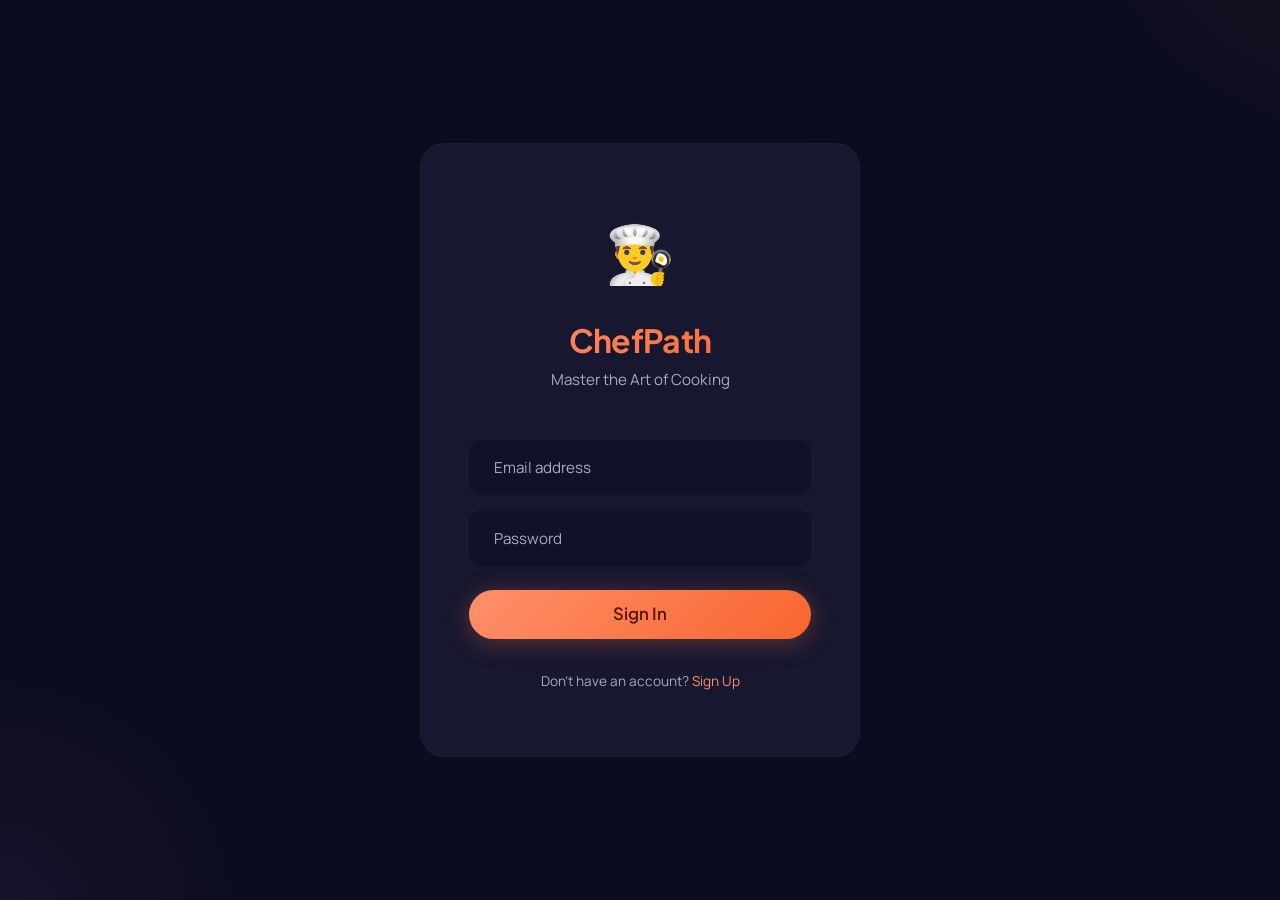
==== docs/index.html @ e564d25a "Prepare GitHub Pages + Render deployment and Supabase SMTP guide" ====
<!DOCTYPE html>
<html lang="en">
<head>
  <meta charset="UTF-8" />
  <meta name="viewport" content="width=device-width, initial-scale=1.0" />
  <meta name="description" content="ChefPath — Master the art of cooking with guided video lectures, streak tracking, and a gamified learning path." />
  <title>Sign In — ChefPath</title>
  <link rel="stylesheet" href="./css/design-system.css" />
  <link rel="stylesheet" href="https://fonts.googleapis.com/css2?family=Material+Symbols+Outlined:opsz,wght,FILL,GRAD@24,400,0,0" />
</head>
<body>

  <!-- Loading Overlay -->
  <div id="loading-overlay" class="loading-overlay hidden">
    <div class="spinner"></div>
  </div>

  <!-- Login Page -->
  <main class="page-login">
    <div class="login-card glass-card animate-in" style="cursor:default;">

      <span class="login-card__icon">👨‍🍳</span>

      <h1 class="login-card__title ember-text">ChefPath</h1>
      <p class="login-card__subtitle">Master the Art of Cooking</p>

      <!-- Error message -->
      <div id="auth-error" style="display:none; color:var(--error); font-size:0.85rem; margin-bottom:var(--space-md); padding:var(--space-sm) var(--space-md); background:rgba(255,113,108,0.1); border-radius:var(--radius-md);"></div>

      <form id="login-form" class="login-card__form" onsubmit="return handleLogin(event)">
        <div>
          <input
            id="email"
            type="email"
            class="input-field"
            placeholder="Email address"
            required
            autocomplete="email"
          />
        </div>
        <div>
          <input
            id="password"
            type="password"
            class="input-field"
            placeholder="Password"
            required
            autocomplete="current-password"
            minlength="6"
          />
        </div>
        <button type="submit" id="btn-login" class="btn btn-primary btn-lg" style="width:100%; margin-top:var(--space-sm);">
          Sign In
        </button>
      </form>

      <p class="login-card__footer">
        Don't have an account?
        <a href="#" id="toggle-mode" onclick="toggleMode(event)">Sign Up</a>
      </p>
    </div>
  </main>

  <script src="./js/config.js"></script>
  <script src="./js/supabase-auth.js"></script>
  <script>
    let isSignUp = false;

    function toggleMode(e) {
      e.preventDefault();
      isSignUp = !isSignUp;
      const btn = document.getElementById('btn-login');
      const link = document.getElementById('toggle-mode');
      const footer = document.querySelector('.login-card__footer');

      if (isSignUp) {
        btn.textContent = 'Create Account';
        footer.innerHTML = 'Already have an account? <a href="#" id="toggle-mode" onclick="toggleMode(event)">Sign In</a>';
      } else {
        btn.textContent = 'Sign In';
        footer.innerHTML = 'Don\'t have an account? <a href="#" id="toggle-mode" onclick="toggleMode(event)">Sign Up</a>';
      }
    }

    async function handleLogin(e) {
      e.preventDefault();
      const email = document.getElementById('email').value.trim();
      const password = document.getElementById('password').value;
      const errEl = document.getElementById('auth-error');
      const btn = document.getElementById('btn-login');

      errEl.style.display = 'none';
      btn.disabled = true;
      btn.textContent = isSignUp ? 'Creating account…' : 'Signing in…';

      try {
        if (isSignUp) {
          const data = await Auth.signUp(email, password);
          if (data.access_token) {
            window.location.href = AppRoutes.dashboard;
          } else {
            errEl.textContent = '✉️ Check your email to confirm your account.';
            errEl.style.display = 'block';
            errEl.style.color = 'var(--tertiary)';
            errEl.style.background = 'rgba(225,144,241,0.1)';
          }
        } else {
          await Auth.signIn(email, password);
          window.location.href = AppRoutes.dashboard;
        }
      } catch (err) {
        errEl.textContent = err.message;
        errEl.style.display = 'block';
        errEl.style.color = 'var(--error)';
        errEl.style.background = 'rgba(255,113,108,0.1)';
      } finally {
        btn.disabled = false;
        btn.textContent = isSignUp ? 'Create Account' : 'Sign In';
      }

      return false;
    }

    // If already logged in, redirect to dashboard
    if (Auth.isAuthenticated()) {
      window.location.href = AppRoutes.dashboard;
    }
  </script>
</body>
</html>
---- docs/css/design-system.css ----
/* ============================================================
   ChefPath — "Culinary Umami" Design System
   Generated from Stitch + custom refinements
   ============================================================ */

@import url('https://fonts.googleapis.com/css2?family=Plus+Jakarta+Sans:ital,wght@0,200..800;1,200..800&family=Manrope:wght@200..800&display=swap');

/* ---- Design Tokens ---- */
:root {
  /* Surface hierarchy (dark → light layering) */
  --surface:                 #0c0c1f;
  --surface-dim:             #0c0c1f;
  --surface-container-lowest:#000000;
  --surface-container-low:   #111127;
  --surface-container:       #17172f;
  --surface-container-high:  #1d1d37;
  --surface-container-highest:#23233f;
  --surface-bright:          #292948;
  --surface-variant:         #23233f;

  /* Primary – warm orange flame */
  --primary:                 #ff906a;
  --primary-dim:             #ff7442;
  --primary-container:       #ff7949;
  --primary-fixed-dim:       #f7652f;
  --on-primary:              #591700;
  --on-primary-container:    #451000;

  /* Secondary – coral */
  --secondary:               #fc7d75;
  --secondary-container:     #842322;
  --on-secondary:            #530006;

  /* Tertiary – purple/magic */
  --tertiary:                #f5b2ff;
  --tertiary-container:      #ef9dff;
  --tertiary-dim:            #e190f1;
  --on-tertiary:             #68207b;

  /* Text */
  --on-surface:              #e5e3ff;
  --on-surface-variant:      #aaa8c3;
  --on-background:           #e5e3ff;

  /* Outlines */
  --outline:                 #74738b;
  --outline-variant:         #46465c;

  /* Error */
  --error:                   #ff716c;
  --error-container:         #9f0519;

  /* Inverse */
  --inverse-surface:         #fcf8ff;
  --inverse-primary:         #ac3500;

  /* Typography */
  --font-display:            'Plus Jakarta Sans', sans-serif;
  --font-body:               'Manrope', sans-serif;

  /* Spacing scale */
  --space-xs:  4px;
  --space-sm:  8px;
  --space-md:  16px;
  --space-lg:  24px;
  --space-xl:  32px;
  --space-2xl: 48px;
  --space-3xl: 64px;

  /* Radii */
  --radius-sm:   8px;
  --radius-md:   12px;
  --radius-lg:   16px;
  --radius-xl:   24px;
  --radius-2xl:  32px;
  --radius-full: 9999px;

  /* Transitions */
  --ease-spring: cubic-bezier(0.34, 1.56, 0.64, 1);
  --ease-smooth: cubic-bezier(0.4, 0, 0.2, 1);
  --duration-fast: 150ms;
  --duration-normal: 300ms;
  --duration-slow: 500ms;
}

/* ---- Reset & Base ---- */
*, *::before, *::after {
  margin: 0;
  padding: 0;
  box-sizing: border-box;
}

html {
  font-size: 16px;
  scroll-behavior: smooth;
  -webkit-font-smoothing: antialiased;
  -moz-osx-font-smoothing: grayscale;
}

body {
  font-family: var(--font-body);
  background: var(--surface);
  color: var(--on-surface);
  line-height: 1.6;
  min-height: 100vh;
  overflow-x: hidden;
}

h1, h2, h3, h4, h5, h6 {
  font-family: var(--font-display);
  font-weight: 700;
  line-height: 1.2;
  letter-spacing: -0.02em;
}

a {
  color: var(--primary);
  text-decoration: none;
  transition: color var(--duration-fast) var(--ease-smooth);
}

a:hover { color: var(--primary-dim); }

/* ---- Utility: Ember Glow Gradient ---- */
.ember-gradient {
  background: linear-gradient(135deg, var(--primary) 0%, var(--primary-fixed-dim) 100%);
}

.ember-text {
  background: linear-gradient(135deg, var(--primary) 0%, var(--primary-fixed-dim) 100%);
  -webkit-background-clip: text;
  -webkit-text-fill-color: transparent;
  background-clip: text;
}

/* ---- Glassmorphism Card ---- */
.glass-card {
  background: rgba(29, 29, 55, 0.7);
  backdrop-filter: blur(24px);
  -webkit-backdrop-filter: blur(24px);
  border: 1px solid rgba(70, 70, 92, 0.15);
  border-radius: var(--radius-xl);
  transition: transform var(--duration-normal) var(--ease-spring),
              background var(--duration-normal) var(--ease-smooth);
}

.glass-card:hover {
  transform: translateY(-2px);
  background: rgba(35, 35, 63, 0.8);
}

/* ---- Buttons ---- */
.btn {
  display: inline-flex;
  align-items: center;
  justify-content: center;
  gap: var(--space-sm);
  padding: var(--space-md) var(--space-xl);
  border: none;
  border-radius: var(--radius-full);
  font-family: var(--font-display);
  font-weight: 600;
  font-size: 0.95rem;
  cursor: pointer;
  transition: all var(--duration-normal) var(--ease-spring);
  outline: none;
  text-decoration: none;
  line-height: 1;
}

.btn-primary {
  background: linear-gradient(135deg, var(--primary), var(--primary-fixed-dim));
  color: var(--on-primary);
  box-shadow: 0 4px 24px rgba(255, 121, 73, 0.3);
}

.btn-primary:hover {
  transform: translateY(-2px) scale(1.02);
  box-shadow: 0 8px 32px rgba(255, 121, 73, 0.45);
  color: var(--on-primary);
}

.btn-primary:active {
  transform: translateY(0) scale(0.98);
}

.btn-secondary {
  background: var(--surface-container-highest);
  color: var(--primary);
}

.btn-secondary:hover {
  background: var(--surface-bright);
  transform: translateY(-1px);
  color: var(--primary);
}

.btn-ghost {
  background: transparent;
  color: var(--on-surface-variant);
  padding: var(--space-sm) var(--space-md);
}

.btn-ghost:hover {
  color: var(--primary);
  background: rgba(255, 144, 106, 0.08);
}

.btn-lg {
  padding: var(--space-md) var(--space-2xl);
  font-size: 1.05rem;
}

/* ---- Inputs ---- */
.input-field {
  width: 100%;
  padding: var(--space-md) var(--space-lg);
  background: var(--surface-container-low);
  border: 1px solid transparent;
  border-radius: var(--radius-md);
  color: var(--on-surface);
  font-family: var(--font-body);
  font-size: 0.95rem;
  outline: none;
  transition: all var(--duration-normal) var(--ease-smooth);
}

.input-field::placeholder { color: var(--on-surface-variant); }

.input-field:focus {
  background: var(--surface-container-high);
  border-color: rgba(255, 144, 106, 0.4);
  box-shadow: 0 0 0 3px rgba(255, 144, 106, 0.1);
}

/* ---- Progress Bar ---- */
.progress-bar {
  width: 100%;
  height: 6px;
  background: var(--surface-container-low);
  border-radius: var(--radius-full);
  overflow: hidden;
}

.progress-bar__fill {
  height: 100%;
  background: linear-gradient(90deg, var(--primary), var(--primary-fixed-dim));
  border-radius: var(--radius-full);
  transition: width var(--duration-slow) var(--ease-spring);
}

/* ---- Circular Progress Ring ---- */
.progress-ring {
  position: relative;
  display: flex;
  align-items: center;
  justify-content: center;
}

.progress-ring svg {
  transform: rotate(-90deg);
}

.progress-ring__track {
  fill: none;
  stroke: var(--surface-container-low);
  stroke-width: 8;
}

.progress-ring__fill {
  fill: none;
  stroke: url(#ember-gradient);
  stroke-width: 8;
  stroke-linecap: round;
  transition: stroke-dashoffset 1.2s var(--ease-spring);
  filter: drop-shadow(0 0 8px rgba(255, 121, 73, 0.35));
}

.progress-ring__text {
  position: absolute;
  display: flex;
  flex-direction: column;
  align-items: center;
  gap: 4px;
}

.progress-ring__percentage {
  font-family: var(--font-display);
  font-size: 2.5rem;
  font-weight: 800;
  letter-spacing: -0.03em;
}

.progress-ring__label {
  font-size: 0.85rem;
  color: var(--on-surface-variant);
  text-transform: uppercase;
  letter-spacing: 0.12em;
  font-weight: 600;
}

/* ---- Streak Badge ---- */
.streak-badge {
  display: inline-flex;
  align-items: center;
  gap: var(--space-sm);
  padding: var(--space-sm) var(--space-md);
  background: rgba(255, 144, 106, 0.1);
  border-radius: var(--radius-full);
  font-family: var(--font-display);
  font-weight: 700;
  font-size: 0.9rem;
  color: var(--primary);
}

.streak-badge__fire {
  font-size: 1.3rem;
  animation: flicker 1.5s ease-in-out infinite alternate;
}

@keyframes flicker {
  0%   { transform: scale(1) rotate(0deg); filter: brightness(1); }
  50%  { transform: scale(1.15) rotate(-3deg); filter: brightness(1.3); }
  100% { transform: scale(1.05) rotate(2deg); filter: brightness(1.1); }
}

/* ---- Unit Card ---- */
.unit-card {
  display: flex;
  align-items: center;
  gap: var(--space-lg);
  padding: var(--space-lg);
  background: var(--surface-container-low);
  border-radius: var(--radius-xl);
  border: 1px solid transparent;
  cursor: pointer;
  transition: all var(--duration-normal) var(--ease-spring);
}

.unit-card:hover {
  background: var(--surface-container);
  transform: translateX(4px);
  border-color: rgba(70, 70, 92, 0.15);
}

.unit-card__icon {
  flex-shrink: 0;
  width: 56px;
  height: 56px;
  display: flex;
  align-items: center;
  justify-content: center;
  border-radius: var(--radius-lg);
  background: linear-gradient(135deg, var(--primary), var(--primary-fixed-dim));
  font-size: 1.6rem;
  color: var(--on-primary);
}

.unit-card__content {
  flex: 1;
  min-width: 0;
}

.unit-card__title {
  font-family: var(--font-display);
  font-size: 1.05rem;
  font-weight: 700;
  color: var(--on-surface);
  margin-bottom: 4px;
}

.unit-card__description {
  font-size: 0.85rem;
  color: var(--on-surface-variant);
  margin-bottom: var(--space-sm);
  display: -webkit-box;
  -webkit-line-clamp: 2;
  -webkit-box-orient: vertical;
  overflow: hidden;
}

.unit-card__meta {
  display: flex;
  align-items: center;
  gap: var(--space-md);
  font-size: 0.8rem;
  color: var(--on-surface-variant);
}

.unit-card__chevron {
  flex-shrink: 0;
  color: var(--on-surface-variant);
  font-size: 1.2rem;
  transition: transform var(--duration-fast) var(--ease-smooth);
}

.unit-card:hover .unit-card__chevron {
  transform: translateX(4px);
  color: var(--primary);
}

.unit-card--completed .unit-card__icon {
  background: linear-gradient(135deg, var(--tertiary), var(--tertiary-dim));
}

/* ---- Navigation Bar (Top) ---- */
.top-bar {
  position: sticky;
  top: 0;
  z-index: 100;
  display: flex;
  align-items: center;
  justify-content: space-between;
  padding: var(--space-md) var(--space-xl);
  background: rgba(12, 12, 31, 0.85);
  backdrop-filter: blur(20px);
  -webkit-backdrop-filter: blur(20px);
  border-bottom: 1px solid rgba(70, 70, 92, 0.12);
}

.top-bar__brand {
  display: flex;
  align-items: center;
  gap: var(--space-md);
  font-family: var(--font-display);
  font-weight: 800;
  font-size: 1.4rem;
  color: var(--on-surface);
  letter-spacing: -0.03em;
}

.top-bar__brand-icon {
  font-size: 1.6rem;
}

.top-bar__right {
  display: flex;
  align-items: center;
  gap: var(--space-lg);
}

/* ---- Bottom Action Bar (Lecture) ---- */
.action-bar {
  position: fixed;
  bottom: 0;
  left: 0;
  right: 0;
  z-index: 100;
  display: flex;
  align-items: center;
  justify-content: center;
  gap: var(--space-lg);
  padding: var(--space-lg) var(--space-xl);
  background: rgba(12, 12, 31, 0.92);
  backdrop-filter: blur(24px);
  -webkit-backdrop-filter: blur(24px);
  border-top: 1px solid rgba(70, 70, 92, 0.12);
}

.action-bar .btn { min-width: 140px; }

/* ---- Video Container ---- */
.video-container {
  position: relative;
  width: 100%;
  padding-top: 56.25%; /* 16:9 */
  background: var(--surface-container-low);
  border-radius: var(--radius-xl);
  overflow: hidden;
}

.video-container iframe {
  position: absolute;
  top: 0;
  left: 0;
  width: 100%;
  height: 100%;
  border: none;
}

.video-placeholder {
  position: absolute;
  top: 0; left: 0; right: 0; bottom: 0;
  display: flex;
  align-items: center;
  justify-content: center;
  background: var(--surface-container-low);
}

.video-placeholder__play {
  width: 72px;
  height: 72px;
  display: flex;
  align-items: center;
  justify-content: center;
  border-radius: 50%;
  background: linear-gradient(135deg, var(--primary), var(--primary-fixed-dim));
  color: var(--on-primary);
  font-size: 2rem;
  box-shadow: 0 8px 32px rgba(255, 121, 73, 0.35);
  transition: transform var(--duration-normal) var(--ease-spring);
}

.video-placeholder__play:hover {
  transform: scale(1.1);
}

/* ---- Page layouts ---- */
.page-login {
  min-height: 100vh;
  display: flex;
  align-items: center;
  justify-content: center;
  padding: var(--space-xl);
  position: relative;
  overflow: hidden;
}

.page-login::before {
  content: '';
  position: absolute;
  top: -50%;
  right: -30%;
  width: 600px;
  height: 600px;
  background: radial-gradient(circle, rgba(255, 121, 73, 0.08) 0%, transparent 70%);
  pointer-events: none;
}

.page-login::after {
  content: '';
  position: absolute;
  bottom: -30%;
  left: -20%;
  width: 500px;
  height: 500px;
  background: radial-gradient(circle, rgba(225, 144, 241, 0.06) 0%, transparent 70%);
  pointer-events: none;
}

.login-card {
  width: 100%;
  max-width: 440px;
  padding: var(--space-3xl) var(--space-2xl);
  text-align: center;
  position: relative;
  z-index: 1;
}

.login-card__icon {
  font-size: 3.5rem;
  margin-bottom: var(--space-lg);
  display: block;
}

.login-card__title {
  font-size: 2rem;
  margin-bottom: var(--space-sm);
}

.login-card__subtitle {
  color: var(--on-surface-variant);
  font-size: 0.95rem;
  margin-bottom: var(--space-2xl);
}

.login-card__form {
  display: flex;
  flex-direction: column;
  gap: var(--space-md);
}

.login-card__footer {
  margin-top: var(--space-xl);
  font-size: 0.85rem;
  color: var(--on-surface-variant);
}

/* ---- Dashboard Layout ---- */
.dashboard {
  max-width: 900px;
  margin: 0 auto;
  padding: var(--space-2xl) var(--space-xl);
}

.dashboard__hero {
  display: flex;
  flex-direction: column;
  align-items: center;
  margin-bottom: var(--space-3xl);
}

.dashboard__hero-label {
  font-family: var(--font-display);
  font-size: 0.85rem;
  text-transform: uppercase;
  letter-spacing: 0.15em;
  color: var(--on-surface-variant);
  margin-bottom: var(--space-lg);
  font-weight: 600;
}

.dashboard__units {
  display: flex;
  flex-direction: column;
  gap: var(--space-md);
}

.dashboard__section-title {
  font-size: 1.3rem;
  margin-bottom: var(--space-lg);
  display: flex;
  align-items: center;
  gap: var(--space-md);
}

/* ---- Lecture Page ---- */
.lecture-page {
  max-width: 860px;
  margin: 0 auto;
  padding: var(--space-xl);
  padding-bottom: 120px;
}

.lecture-header {
  display: flex;
  align-items: center;
  gap: var(--space-md);
  margin-bottom: var(--space-xl);
}

.lecture-header__back {
  display: flex;
  align-items: center;
  justify-content: center;
  width: 40px;
  height: 40px;
  border-radius: var(--radius-md);
  background: var(--surface-container-high);
  color: var(--on-surface);
  font-size: 1.2rem;
  transition: all var(--duration-fast) var(--ease-smooth);
  border: none;
  cursor: pointer;
}

.lecture-header__back:hover {
  background: var(--primary);
  color: var(--on-primary);
}

.lecture-header__info {
  flex: 1;
}

.lecture-header__unit-title {
  font-size: 0.85rem;
  color: var(--on-surface-variant);
  font-weight: 500;
}

.lecture-header__lecture-num {
  font-family: var(--font-display);
  font-size: 0.8rem;
  font-weight: 700;
  color: var(--primary);
}

.lecture-content {
  margin-top: var(--space-xl);
}

.lecture-content__title {
  font-size: 2rem;
  margin-bottom: var(--space-md);
}

.lecture-content__description {
  color: var(--on-surface-variant);
  font-size: 1rem;
  line-height: 1.75;
  margin-bottom: var(--space-xl);
}

.lecture-content__image {
  width: 100%;
  border-radius: var(--radius-xl);
  overflow: hidden;
  margin-bottom: var(--space-xl);
}

.lecture-content__image img {
  width: 100%;
  height: auto;
  display: block;
  object-fit: cover;
}

/* ---- Error Page ---- */
.page-error {
  min-height: 100vh;
  display: flex;
  flex-direction: column;
  align-items: center;
  justify-content: center;
  text-align: center;
  padding: var(--space-xl);
}

.page-error__icon {
  font-size: 6rem;
  margin-bottom: var(--space-xl);
  animation: float 3s ease-in-out infinite;
}

@keyframes float {
  0%, 100% { transform: translateY(0); }
  50%      { transform: translateY(-12px); }
}

.page-error__title {
  font-size: 1.8rem;
  margin-bottom: var(--space-md);
}

.page-error__message {
  color: var(--on-surface-variant);
  font-size: 1rem;
  max-width: 400px;
  margin-bottom: var(--space-2xl);
}

/* ---- Loading Spinner ---- */
.spinner {
  width: 36px;
  height: 36px;
  border: 3px solid var(--surface-container-high);
  border-top-color: var(--primary);
  border-radius: 50%;
  animation: spin 0.8s linear infinite;
}

@keyframes spin {
  to { transform: rotate(360deg); }
}

.loading-overlay {
  position: fixed;
  inset: 0;
  display: flex;
  align-items: center;
  justify-content: center;
  background: rgba(12, 12, 31, 0.9);
  z-index: 9999;
  opacity: 1;
  transition: opacity var(--duration-normal) var(--ease-smooth);
}

.loading-overlay.hidden {
  opacity: 0;
  pointer-events: none;
}

/* ---- Toast Notification ---- */
.toast {
  position: fixed;
  top: var(--space-xl);
  right: var(--space-xl);
  padding: var(--space-md) var(--space-xl);
  border-radius: var(--radius-lg);
  font-family: var(--font-display);
  font-weight: 600;
  font-size: 0.9rem;
  z-index: 10000;
  transform: translateX(120%);
  transition: transform var(--duration-normal) var(--ease-spring);
}

.toast.visible { transform: translateX(0); }

.toast--success {
  background: rgba(34, 197, 94, 0.15);
  color: #4ade80;
  border: 1px solid rgba(34, 197, 94, 0.25);
}

.toast--error {
  background: rgba(255, 113, 108, 0.15);
  color: var(--error);
  border: 1px solid rgba(255, 113, 108, 0.25);
}

/* ---- Entrance Animations ---- */
@keyframes fadeInUp {
  from { opacity: 0; transform: translateY(24px); }
  to   { opacity: 1; transform: translateY(0); }
}

@keyframes fadeIn {
  from { opacity: 0; }
  to   { opacity: 1; }
}

.animate-in {
  animation: fadeInUp 0.6s var(--ease-spring) both;
}

.animate-in-delay-1 { animation-delay: 0.1s; }
.animate-in-delay-2 { animation-delay: 0.2s; }
.animate-in-delay-3 { animation-delay: 0.3s; }
.animate-in-delay-4 { animation-delay: 0.4s; }

/* ---- Responsive ---- */
@media (max-width: 768px) {
  .dashboard { padding: var(--space-lg) var(--space-md); }
  .lecture-page { padding: var(--space-md); }
  .top-bar { padding: var(--space-sm) var(--space-md); }
  .action-bar { padding: var(--space-md); gap: var(--space-sm); }
  .action-bar .btn { min-width: 100px; font-size: 0.85rem; padding: var(--space-sm) var(--space-md); }
  .login-card { padding: var(--space-2xl) var(--space-lg); }
  .progress-ring__percentage { font-size: 1.8rem; }
}
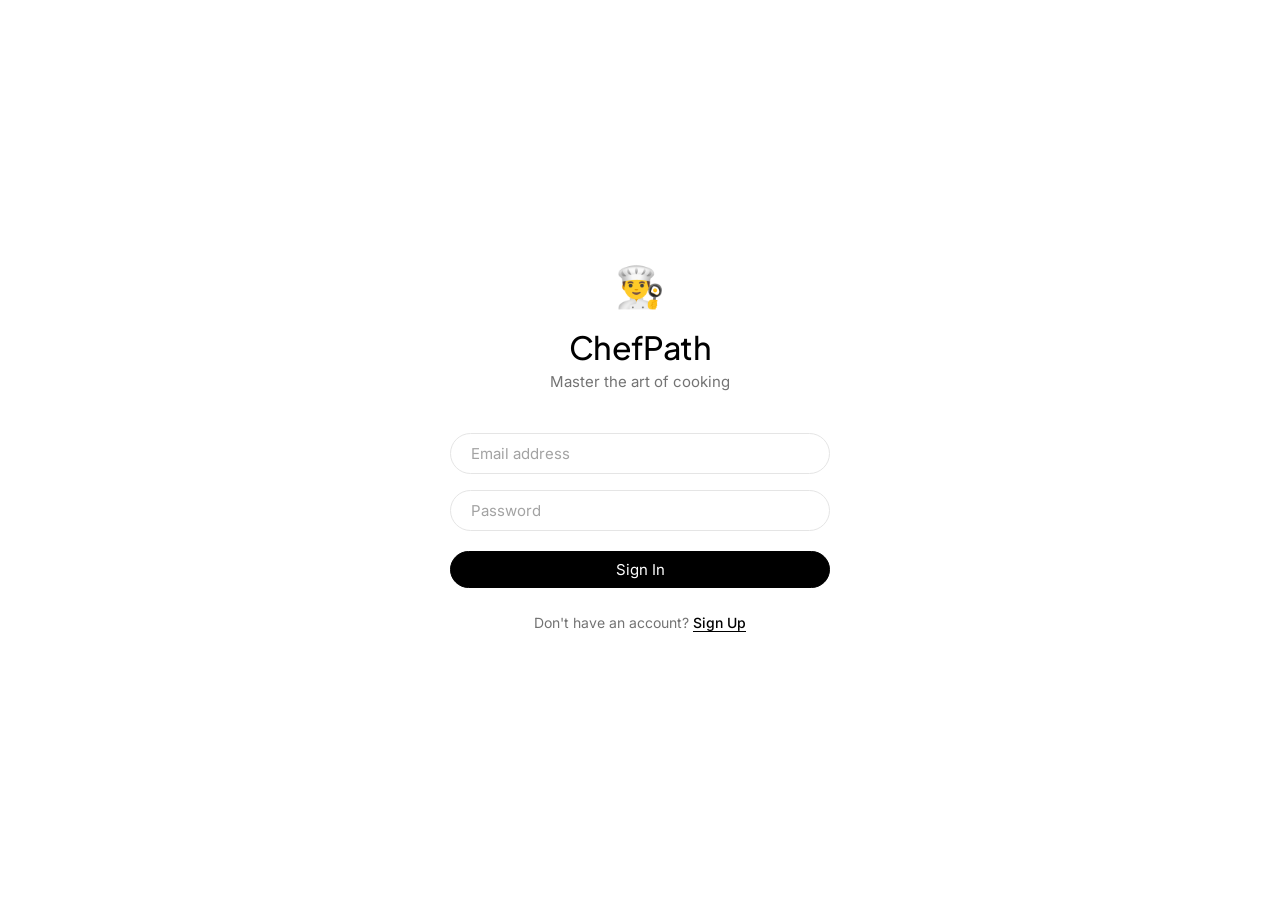
==== commit 831da3ca: "feat: implement minimalist design system with new styles, templates, and application logic assets" ====
--- a/docs/index.html
+++ b/docs/index.html
@@ -3,53 +3,48 @@
 <head>
   <meta charset="UTF-8" />
   <meta name="viewport" content="width=device-width, initial-scale=1.0" />
-  <meta name="description" content="ChefPath — Master the art of cooking with guided video lectures, streak tracking, and a gamified learning path." />
+  <meta name="description" content="ChefPath — Master the art of cooking through structured video lectures and a gamified learning path." />
   <title>Sign In — ChefPath</title>
   <link rel="stylesheet" href="./css/design-system.css" />
-  <link rel="stylesheet" href="https://fonts.googleapis.com/css2?family=Material+Symbols+Outlined:opsz,wght,FILL,GRAD@24,400,0,0" />
 </head>
 <body>
 
-  <!-- Loading Overlay -->
   <div id="loading-overlay" class="loading-overlay hidden">
     <div class="spinner"></div>
   </div>
 
-  <!-- Login Page -->
   <main class="page-login">
-    <div class="login-card glass-card animate-in" style="cursor:default;">
+    <div style="width:100%; max-width:380px;">
 
-      <span class="login-card__icon">👨‍🍳</span>
+      <div class="login-card__header" style="text-align:center; margin-bottom:40px;">
+        <span class="login-card__icon">👨‍🍳</span>
+        <h1 class="login-card__title">ChefPath</h1>
+        <p class="login-card__subtitle">Master the art of cooking</p>
+      </div>
 
-      <h1 class="login-card__title ember-text">ChefPath</h1>
-      <p class="login-card__subtitle">Master the Art of Cooking</p>
-
-      <!-- Error message -->
-      <div id="auth-error" style="display:none; color:var(--error); font-size:0.85rem; margin-bottom:var(--space-md); padding:var(--space-sm) var(--space-md); background:rgba(255,113,108,0.1); border-radius:var(--radius-md);"></div>
+      <div id="auth-error" class="login-card__error"></div>
 
       <form id="login-form" class="login-card__form" onsubmit="return handleLogin(event)">
-        <div>
-          <input
-            id="email"
-            type="email"
-            class="input-field"
-            placeholder="Email address"
-            required
-            autocomplete="email"
-          />
-        </div>
-        <div>
-          <input
-            id="password"
-            type="password"
-            class="input-field"
-            placeholder="Password"
-            required
-            autocomplete="current-password"
-            minlength="6"
-          />
-        </div>
-        <button type="submit" id="btn-login" class="btn btn-primary btn-lg" style="width:100%; margin-top:var(--space-sm);">
+        <input
+          id="email"
+          type="email"
+          class="input-field"
+          placeholder="Email address"
+          required
+          autocomplete="email"
+          style="margin-bottom:8px;"
+        />
+        <input
+          id="password"
+          type="password"
+          class="input-field"
+          placeholder="Password"
+          required
+          autocomplete="current-password"
+          minlength="6"
+          style="margin-bottom:12px;"
+        />
+        <button type="submit" id="btn-login" class="btn btn-black btn-full">
           Sign In
         </button>
       </form>
@@ -58,6 +53,7 @@
         Don't have an account?
         <a href="#" id="toggle-mode" onclick="toggleMode(event)">Sign Up</a>
       </p>
+
     </div>
   </main>
 
@@ -70,9 +66,7 @@
       e.preventDefault();
       isSignUp = !isSignUp;
       const btn = document.getElementById('btn-login');
-      const link = document.getElementById('toggle-mode');
       const footer = document.querySelector('.login-card__footer');
-
       if (isSignUp) {
         btn.textContent = 'Create Account';
         footer.innerHTML = 'Already have an account? <a href="#" id="toggle-mode" onclick="toggleMode(event)">Sign In</a>';
@@ -101,8 +95,6 @@
           } else {
             errEl.textContent = '✉️ Check your email to confirm your account.';
             errEl.style.display = 'block';
-            errEl.style.color = 'var(--tertiary)';
-            errEl.style.background = 'rgba(225,144,241,0.1)';
           }
         } else {
           await Auth.signIn(email, password);
@@ -111,21 +103,16 @@
       } catch (err) {
         errEl.textContent = err.message;
         errEl.style.display = 'block';
-        errEl.style.color = 'var(--error)';
-        errEl.style.background = 'rgba(255,113,108,0.1)';
       } finally {
         btn.disabled = false;
         btn.textContent = isSignUp ? 'Create Account' : 'Sign In';
       }
-
       return false;
     }
 
-    // If already logged in, redirect to dashboard
     if (Auth.isAuthenticated()) {
       window.location.href = AppRoutes.dashboard;
     }
   </script>
 </body>
 </html>
-
--- a/docs/css/design-system.css
+++ b/docs/css/design-system.css
@@ -1,359 +1,487 @@
 /* ============================================================
-   ChefPath — "Culinary Umami" Design System
-   Generated from Stitch + custom refinements
+   ChefPath — Ollama-Inspired Minimalist Design System
+   Pure grayscale, pill-shaped interactive elements, zero shadows
    ============================================================ */
 
-@import url('https://fonts.googleapis.com/css2?family=Plus+Jakarta+Sans:ital,wght@0,200..800;1,200..800&family=Manrope:wght@200..800&display=swap');
-
-/* ---- Design Tokens ---- */
+@import url('https://fonts.googleapis.com/css2?family=Plus+Jakarta+Sans:wght@400;500&family=Inter:wght@400;500&display=swap');
+
+/* ---- CSS Variables ---- */
 :root {
-  /* Surface hierarchy (dark → light layering) */
-  --surface:                 #0c0c1f;
-  --surface-dim:             #0c0c1f;
-  --surface-container-lowest:#000000;
-  --surface-container-low:   #111127;
-  --surface-container:       #17172f;
-  --surface-container-high:  #1d1d37;
-  --surface-container-highest:#23233f;
-  --surface-bright:          #292948;
-  --surface-variant:         #23233f;
-
-  /* Primary – warm orange flame */
-  --primary:                 #ff906a;
-  --primary-dim:             #ff7442;
-  --primary-container:       #ff7949;
-  --primary-fixed-dim:       #f7652f;
-  --on-primary:              #591700;
-  --on-primary-container:    #451000;
-
-  /* Secondary – coral */
-  --secondary:               #fc7d75;
-  --secondary-container:     #842322;
-  --on-secondary:            #530006;
-
-  /* Tertiary – purple/magic */
-  --tertiary:                #f5b2ff;
-  --tertiary-container:      #ef9dff;
-  --tertiary-dim:            #e190f1;
-  --on-tertiary:             #68207b;
-
-  /* Text */
-  --on-surface:              #e5e3ff;
-  --on-surface-variant:      #aaa8c3;
-  --on-background:           #e5e3ff;
-
-  /* Outlines */
-  --outline:                 #74738b;
-  --outline-variant:         #46465c;
-
-  /* Error */
-  --error:                   #ff716c;
-  --error-container:         #9f0519;
-
-  /* Inverse */
-  --inverse-surface:         #fcf8ff;
-  --inverse-primary:         #ac3500;
+  /* Colors — strictly grayscale */
+  --color-black:        #000000;
+  --color-near-black:   #262626;
+  --color-darkest:      #090909;
+  --color-white:        #ffffff;
+  --color-snow:         #fafafa;
+  --color-light-gray:   #e5e5e5;
+  --color-border-light: #d4d4d4;
+  --color-stone:        #737373;
+  --color-mid-gray:     #525252;
+  --color-silver:       #a3a3a3;
+  --color-btn-dark:     #404040;
+
+  /* Semantic */
+  --bg:            var(--color-white);
+  --text:          var(--color-black);
+  --text-muted:    var(--color-stone);
+  --text-faint:    var(--color-silver);
+  --border:        var(--color-light-gray);
+  --border-dark:   var(--color-border-light);
+  --surface:       var(--color-snow);
+  --surface-card:  var(--color-white);
 
   /* Typography */
-  --font-display:            'Plus Jakarta Sans', sans-serif;
-  --font-body:               'Manrope', sans-serif;
-
-  /* Spacing scale */
+  --font-display: 'Plus Jakarta Sans', 'SF Pro Rounded', system-ui, -apple-system, sans-serif;
+  --font-body:    'Inter', ui-sans-serif, system-ui, sans-serif;
+  --font-mono:    ui-monospace, 'SFMono-Regular', Menlo, Monaco, Consolas, monospace;
+
+  /* Radius — binary system */
+  --radius-card:  12px;   /* containers only */
+  --radius-pill:  9999px; /* everything interactive */
+
+  /* Spacing */
   --space-xs:  4px;
   --space-sm:  8px;
   --space-md:  16px;
   --space-lg:  24px;
-  --space-xl:  32px;
-  --space-2xl: 48px;
-  --space-3xl: 64px;
-
-  /* Radii */
-  --radius-sm:   8px;
-  --radius-md:   12px;
-  --radius-lg:   16px;
-  --radius-xl:   24px;
-  --radius-2xl:  32px;
-  --radius-full: 9999px;
-
-  /* Transitions */
-  --ease-spring: cubic-bezier(0.34, 1.56, 0.64, 1);
-  --ease-smooth: cubic-bezier(0.4, 0, 0.2, 1);
-  --duration-fast: 150ms;
-  --duration-normal: 300ms;
-  --duration-slow: 500ms;
-}
-
-/* ---- Reset & Base ---- */
-*, *::before, *::after {
-  margin: 0;
-  padding: 0;
-  box-sizing: border-box;
-}
-
-html {
-  font-size: 16px;
-  scroll-behavior: smooth;
-  -webkit-font-smoothing: antialiased;
-  -moz-osx-font-smoothing: grayscale;
-}
+  --space-xl:  48px;
+  --space-2xl: 88px;
+
+  /* Transitions — minimal */
+  --transition: background 0.1s, border-color 0.1s, color 0.1s;
+}
+
+/* ---- Reset ---- */
+*, *::before, *::after { box-sizing: border-box; margin: 0; padding: 0; }
+
+html { font-size: 16px; scroll-behavior: smooth; }
 
 body {
   font-family: var(--font-body);
-  background: var(--surface);
-  color: var(--on-surface);
-  line-height: 1.6;
+  font-size: 16px;
+  font-weight: 400;
+  line-height: 1.5;
+  color: var(--text);
+  background: var(--bg);
+  -webkit-font-smoothing: antialiased;
   min-height: 100vh;
-  overflow-x: hidden;
-}
-
-h1, h2, h3, h4, h5, h6 {
+}
+
+a { color: inherit; text-decoration: none; }
+button { cursor: pointer; font-family: inherit; }
+input, textarea { font-family: inherit; }
+img { max-width: 100%; display: block; }
+
+/* ---- Layout ---- */
+.container {
+  max-width: 960px;
+  margin: 0 auto;
+  padding: 0 var(--space-lg);
+}
+
+.page-wrap {
+  min-height: 100vh;
+  display: flex;
+  flex-direction: column;
+}
+
+/* ---- Navigation ---- */
+.nav {
+  display: flex;
+  align-items: center;
+  justify-content: space-between;
+  padding: var(--space-lg) var(--space-lg);
+  max-width: 960px;
+  margin: 0 auto;
+  width: 100%;
+}
+
+.nav__logo {
+  display: flex;
+  align-items: center;
+  gap: var(--space-sm);
   font-family: var(--font-display);
-  font-weight: 700;
-  line-height: 1.2;
-  letter-spacing: -0.02em;
-}
-
-a {
-  color: var(--primary);
-  text-decoration: none;
-  transition: color var(--duration-fast) var(--ease-smooth);
-}
-
-a:hover { color: var(--primary-dim); }
-
-/* ---- Utility: Ember Glow Gradient ---- */
-.ember-gradient {
-  background: linear-gradient(135deg, var(--primary) 0%, var(--primary-fixed-dim) 100%);
-}
-
-.ember-text {
-  background: linear-gradient(135deg, var(--primary) 0%, var(--primary-fixed-dim) 100%);
-  -webkit-background-clip: text;
-  -webkit-text-fill-color: transparent;
-  background-clip: text;
-}
-
-/* ---- Glassmorphism Card ---- */
-.glass-card {
-  background: rgba(29, 29, 55, 0.7);
-  backdrop-filter: blur(24px);
-  -webkit-backdrop-filter: blur(24px);
-  border: 1px solid rgba(70, 70, 92, 0.15);
-  border-radius: var(--radius-xl);
-  transition: transform var(--duration-normal) var(--ease-spring),
-              background var(--duration-normal) var(--ease-smooth);
-}
-
-.glass-card:hover {
-  transform: translateY(-2px);
-  background: rgba(35, 35, 63, 0.8);
-}
+  font-size: 18px;
+  font-weight: 500;
+  color: var(--color-black);
+  letter-spacing: -0.01em;
+}
+
+.nav__logo-icon {
+  font-size: 20px;
+  line-height: 1;
+}
+
+.nav__links {
+  display: flex;
+  align-items: center;
+  gap: var(--space-xl);
+}
+
+.nav__link {
+  font-size: 15px;
+  font-weight: 400;
+  color: var(--color-near-black);
+  transition: var(--transition);
+}
+
+.nav__link:hover { color: var(--color-black); }
+
+.nav__actions {
+  display: flex;
+  align-items: center;
+  gap: var(--space-md);
+}
+
+.nav__sign-out {
+  font-size: 15px;
+  color: var(--color-stone);
+  background: none;
+  border: none;
+  cursor: pointer;
+  transition: var(--transition);
+}
+
+.nav__sign-out:hover { color: var(--color-black); }
 
 /* ---- Buttons ---- */
 .btn {
   display: inline-flex;
   align-items: center;
   justify-content: center;
-  gap: var(--space-sm);
-  padding: var(--space-md) var(--space-xl);
-  border: none;
-  border-radius: var(--radius-full);
-  font-family: var(--font-display);
-  font-weight: 600;
-  font-size: 0.95rem;
-  cursor: pointer;
-  transition: all var(--duration-normal) var(--ease-spring);
-  outline: none;
+  gap: var(--space-xs);
+  padding: 10px 24px;
+  border-radius: var(--radius-pill);
+  font-size: 15px;
+  font-weight: 400;
+  font-family: var(--font-body);
+  line-height: 1;
+  border: 1px solid transparent;
+  transition: var(--transition);
+  white-space: nowrap;
   text-decoration: none;
-  line-height: 1;
-}
-
-.btn-primary {
-  background: linear-gradient(135deg, var(--primary), var(--primary-fixed-dim));
-  color: var(--on-primary);
-  box-shadow: 0 4px 24px rgba(255, 121, 73, 0.3);
-}
-
-.btn-primary:hover {
-  transform: translateY(-2px) scale(1.02);
-  box-shadow: 0 8px 32px rgba(255, 121, 73, 0.45);
-  color: var(--on-primary);
-}
-
-.btn-primary:active {
-  transform: translateY(0) scale(0.98);
-}
-
-.btn-secondary {
-  background: var(--surface-container-highest);
-  color: var(--primary);
-}
-
-.btn-secondary:hover {
-  background: var(--surface-bright);
-  transform: translateY(-1px);
-  color: var(--primary);
-}
-
-.btn-ghost {
-  background: transparent;
-  color: var(--on-surface-variant);
-  padding: var(--space-sm) var(--space-md);
-}
-
-.btn-ghost:hover {
-  color: var(--primary);
-  background: rgba(255, 144, 106, 0.08);
-}
-
-.btn-lg {
-  padding: var(--space-md) var(--space-2xl);
-  font-size: 1.05rem;
-}
+}
+
+/* Gray Pill — primary */
+.btn-gray {
+  background: var(--color-light-gray);
+  color: var(--color-near-black);
+  border-color: var(--color-light-gray);
+}
+.btn-gray:hover { background: var(--color-border-light); border-color: var(--color-border-light); }
+
+/* Black Pill — CTA */
+.btn-black {
+  background: var(--color-black);
+  color: var(--color-white);
+  border-color: var(--color-black);
+}
+.btn-black:hover { background: var(--color-near-black); border-color: var(--color-near-black); }
+
+/* White Pill — secondary */
+.btn-white {
+  background: var(--color-white);
+  color: var(--color-btn-dark);
+  border-color: var(--color-border-light);
+}
+.btn-white:hover { background: var(--color-snow); }
+
+.btn:disabled {
+  opacity: 0.45;
+  cursor: not-allowed;
+}
+
+.btn-sm { padding: 7px 16px; font-size: 13px; }
+.btn-lg { padding: 12px 32px; font-size: 16px; }
+.btn-full { width: 100%; }
 
 /* ---- Inputs ---- */
 .input-field {
+  display: block;
   width: 100%;
-  padding: var(--space-md) var(--space-lg);
-  background: var(--surface-container-low);
-  border: 1px solid transparent;
-  border-radius: var(--radius-md);
-  color: var(--on-surface);
+  padding: 10px 20px;
+  border-radius: var(--radius-pill);
+  border: 1px solid var(--color-light-gray);
+  background: var(--color-white);
+  font-size: 15px;
   font-family: var(--font-body);
-  font-size: 0.95rem;
+  color: var(--color-near-black);
   outline: none;
-  transition: all var(--duration-normal) var(--ease-smooth);
-}
-
-.input-field::placeholder { color: var(--on-surface-variant); }
-
+  transition: var(--transition);
+}
+.input-field::placeholder { color: var(--color-silver); }
 .input-field:focus {
-  background: var(--surface-container-high);
-  border-color: rgba(255, 144, 106, 0.4);
-  box-shadow: 0 0 0 3px rgba(255, 144, 106, 0.1);
+  border-color: var(--color-mid-gray);
+  box-shadow: 0 0 0 3px rgba(59, 130, 246, 0.15);
+}
+
+/* ---- Cards ---- */
+.card {
+  background: var(--color-white);
+  border: 1px solid var(--color-light-gray);
+  border-radius: var(--radius-card);
+  padding: var(--space-lg);
+}
+
+.card--snow {
+  background: var(--color-snow);
+}
+
+/* ---- Tags / Pills ---- */
+.tag {
+  display: inline-flex;
+  align-items: center;
+  padding: 4px 12px;
+  border-radius: var(--radius-pill);
+  font-size: 12px;
+  font-weight: 400;
+  background: var(--color-light-gray);
+  color: var(--color-near-black);
+}
+
+.tag--outline {
+  background: transparent;
+  border: 1px solid var(--color-border-light);
+  color: var(--color-stone);
 }
 
 /* ---- Progress Bar ---- */
 .progress-bar {
   width: 100%;
-  height: 6px;
-  background: var(--surface-container-low);
-  border-radius: var(--radius-full);
+  height: 3px;
+  background: var(--color-light-gray);
+  border-radius: var(--radius-pill);
   overflow: hidden;
 }
 
 .progress-bar__fill {
   height: 100%;
-  background: linear-gradient(90deg, var(--primary), var(--primary-fixed-dim));
-  border-radius: var(--radius-full);
-  transition: width var(--duration-slow) var(--ease-spring);
-}
-
-/* ---- Circular Progress Ring ---- */
-.progress-ring {
-  position: relative;
+  background: var(--color-black);
+  border-radius: var(--radius-pill);
+  transition: width 0.4s ease;
+}
+
+/* ---- Loading ---- */
+.loading-overlay {
+  position: fixed;
+  inset: 0;
+  background: rgba(255,255,255,0.85);
   display: flex;
   align-items: center;
   justify-content: center;
-}
-
-.progress-ring svg {
-  transform: rotate(-90deg);
-}
-
-.progress-ring__track {
-  fill: none;
-  stroke: var(--surface-container-low);
-  stroke-width: 8;
-}
-
-.progress-ring__fill {
-  fill: none;
-  stroke: url(#ember-gradient);
-  stroke-width: 8;
-  stroke-linecap: round;
-  transition: stroke-dashoffset 1.2s var(--ease-spring);
-  filter: drop-shadow(0 0 8px rgba(255, 121, 73, 0.35));
-}
-
-.progress-ring__text {
-  position: absolute;
+  z-index: 9999;
+}
+.loading-overlay.hidden { display: none; }
+
+.spinner {
+  width: 24px;
+  height: 24px;
+  border: 2px solid var(--color-light-gray);
+  border-top-color: var(--color-black);
+  border-radius: 50%;
+  animation: spin 0.6s linear infinite;
+}
+
+@keyframes spin { to { transform: rotate(360deg); } }
+
+/* ---- Toast ---- */
+.toast {
+  position: fixed;
+  bottom: var(--space-lg);
+  left: 50%;
+  transform: translateX(-50%) translateY(12px);
+  background: var(--color-black);
+  color: var(--color-white);
+  padding: 10px 20px;
+  border-radius: var(--radius-pill);
+  font-size: 14px;
+  font-weight: 400;
+  opacity: 0;
+  pointer-events: none;
+  z-index: 10000;
+  transition: opacity 0.2s, transform 0.2s;
+  white-space: nowrap;
+}
+.toast.visible {
+  opacity: 1;
+  transform: translateX(-50%) translateY(0);
+}
+.toast--error {
+  background: #1a1a1a;
+  border: 1px solid #333;
+}
+
+/* ---- Login Page ---- */
+.page-login {
+  min-height: 100vh;
+  display: flex;
+  align-items: center;
+  justify-content: center;
+  padding: var(--space-lg);
+  background: var(--color-white);
+}
+
+.login-card {
+  width: 100%;
+  max-width: 400px;
+}
+
+.login-card__header {
+  text-align: center;
+  margin-bottom: var(--space-xl);
+}
+
+.login-card__icon {
+  font-size: 40px;
+  display: block;
+  margin-bottom: var(--space-lg);
+  line-height: 1;
+}
+
+.login-card__title {
+  font-family: var(--font-display);
+  font-size: 32px;
+  font-weight: 500;
+  color: var(--color-black);
+  line-height: 1;
+  letter-spacing: -0.02em;
+  margin-bottom: var(--space-sm);
+}
+
+.login-card__subtitle {
+  font-size: 15px;
+  color: var(--color-stone);
+  line-height: 1.5;
+}
+
+.login-card__form {
   display: flex;
   flex-direction: column;
-  align-items: center;
-  gap: 4px;
-}
-
-.progress-ring__percentage {
+  gap: var(--space-sm);
+}
+
+.login-card__error {
+  display: none;
+  font-size: 14px;
+  color: var(--color-near-black);
+  padding: 10px 16px;
+  background: var(--color-snow);
+  border: 1px solid var(--color-light-gray);
+  border-radius: var(--radius-card);
+  line-height: 1.4;
+}
+
+.login-card__footer {
+  margin-top: var(--space-lg);
+  text-align: center;
+  font-size: 14px;
+  color: var(--color-stone);
+}
+
+.login-card__footer a {
+  color: var(--color-black);
+  font-weight: 500;
+  text-decoration: underline;
+  text-underline-offset: 3px;
+}
+
+/* ---- Dashboard ---- */
+.page-header {
+  padding: var(--space-xl) 0 var(--space-lg);
+  border-bottom: 1px solid var(--color-light-gray);
+  margin-bottom: var(--space-xl);
+}
+
+.page-header__title {
   font-family: var(--font-display);
-  font-size: 2.5rem;
-  font-weight: 800;
-  letter-spacing: -0.03em;
-}
-
-.progress-ring__label {
-  font-size: 0.85rem;
-  color: var(--on-surface-variant);
+  font-size: 30px;
+  font-weight: 500;
+  color: var(--color-black);
+  line-height: 1.2;
+  letter-spacing: -0.01em;
+  margin-bottom: 4px;
+}
+
+.page-header__subtitle {
+  font-size: 15px;
+  color: var(--color-stone);
+}
+
+/* Stats row */
+.stats-row {
+  display: flex;
+  align-items: center;
+  gap: var(--space-lg);
+  padding: var(--space-lg) 0;
+  border-bottom: 1px solid var(--color-light-gray);
+  margin-bottom: var(--space-xl);
+}
+
+.stat {
+  display: flex;
+  align-items: center;
+  gap: var(--space-sm);
+}
+
+.stat__value {
+  font-family: var(--font-display);
+  font-size: 22px;
+  font-weight: 500;
+  color: var(--color-black);
+  letter-spacing: -0.02em;
+}
+
+.stat__label {
+  font-size: 13px;
+  color: var(--color-stone);
+}
+
+.stat__divider {
+  width: 1px;
+  height: 32px;
+  background: var(--color-light-gray);
+  margin: 0 var(--space-sm);
+}
+
+/* Section heading */
+.section-heading {
+  font-family: var(--font-display);
+  font-size: 13px;
+  font-weight: 500;
+  color: var(--color-silver);
   text-transform: uppercase;
-  letter-spacing: 0.12em;
-  font-weight: 600;
-}
-
-/* ---- Streak Badge ---- */
-.streak-badge {
-  display: inline-flex;
-  align-items: center;
-  gap: var(--space-sm);
-  padding: var(--space-sm) var(--space-md);
-  background: rgba(255, 144, 106, 0.1);
-  border-radius: var(--radius-full);
-  font-family: var(--font-display);
-  font-weight: 700;
-  font-size: 0.9rem;
-  color: var(--primary);
-}
-
-.streak-badge__fire {
-  font-size: 1.3rem;
-  animation: flicker 1.5s ease-in-out infinite alternate;
-}
-
-@keyframes flicker {
-  0%   { transform: scale(1) rotate(0deg); filter: brightness(1); }
-  50%  { transform: scale(1.15) rotate(-3deg); filter: brightness(1.3); }
-  100% { transform: scale(1.05) rotate(2deg); filter: brightness(1.1); }
-}
-
-/* ---- Unit Card ---- */
+  letter-spacing: 0.08em;
+  margin-bottom: var(--space-md);
+}
+
+/* Unit Cards Grid */
+.units-grid {
+  display: flex;
+  flex-direction: column;
+  gap: 0;
+}
+
 .unit-card {
   display: flex;
   align-items: center;
-  gap: var(--space-lg);
-  padding: var(--space-lg);
-  background: var(--surface-container-low);
-  border-radius: var(--radius-xl);
-  border: 1px solid transparent;
-  cursor: pointer;
-  transition: all var(--duration-normal) var(--ease-spring);
-}
-
-.unit-card:hover {
-  background: var(--surface-container);
-  transform: translateX(4px);
-  border-color: rgba(70, 70, 92, 0.15);
-}
-
-.unit-card__icon {
-  flex-shrink: 0;
-  width: 56px;
-  height: 56px;
-  display: flex;
-  align-items: center;
-  justify-content: center;
-  border-radius: var(--radius-lg);
-  background: linear-gradient(135deg, var(--primary), var(--primary-fixed-dim));
-  font-size: 1.6rem;
-  color: var(--on-primary);
+  gap: var(--space-md);
+  padding: var(--space-lg) 0;
+  border-bottom: 1px solid var(--color-light-gray);
+  text-decoration: none;
+  color: inherit;
+  transition: var(--transition);
+}
+
+.unit-card:first-child { border-top: 1px solid var(--color-light-gray); }
+
+.unit-card:hover { background: var(--color-snow); margin: 0 calc(-1 * var(--space-lg)); padding-left: var(--space-lg); padding-right: var(--space-lg); }
+
+.unit-card__num {
+  font-family: var(--font-mono);
+  font-size: 12px;
+  color: var(--color-silver);
+  min-width: 28px;
+  text-align: right;
 }
 
 .unit-card__content {
@@ -362,461 +490,266 @@
 }
 
 .unit-card__title {
+  font-size: 15px;
+  font-weight: 500;
+  color: var(--color-black);
+  line-height: 1.3;
+  margin-bottom: 4px;
+}
+
+.unit-card__description {
+  font-size: 13px;
+  color: var(--color-stone);
+  line-height: 1.4;
+  white-space: nowrap;
+  overflow: hidden;
+  text-overflow: ellipsis;
+}
+
+.unit-card__meta {
+  display: flex;
+  align-items: center;
+  gap: var(--space-md);
+  margin-top: var(--space-sm);
+}
+
+.unit-card__progress {
+  display: flex;
+  align-items: center;
+  gap: var(--space-sm);
+  flex: 1;
+}
+
+.unit-card__progress-text {
+  font-family: var(--font-mono);
+  font-size: 11px;
+  color: var(--color-silver);
+  white-space: nowrap;
+}
+
+.unit-card__arrow {
+  color: var(--color-silver);
+  font-size: 18px;
+  flex-shrink: 0;
+}
+
+/* ---- Lecture List ---- */
+.back-link {
+  display: inline-flex;
+  align-items: center;
+  gap: 6px;
+  font-size: 14px;
+  color: var(--color-stone);
+  margin-bottom: var(--space-lg);
+  transition: var(--transition);
+}
+.back-link:hover { color: var(--color-black); }
+.back-link__arrow { font-size: 18px; }
+
+.lecture-item {
+  display: flex;
+  align-items: center;
+  gap: var(--space-md);
+  padding: var(--space-md) 0;
+  border-bottom: 1px solid var(--color-light-gray);
+  text-decoration: none;
+  color: inherit;
+  transition: var(--transition);
+}
+.lecture-item:first-of-type { border-top: 1px solid var(--color-light-gray); }
+.lecture-item:hover { background: var(--color-snow); margin: 0 calc(-1 * var(--space-lg)); padding-left: var(--space-lg); padding-right: var(--space-lg); }
+
+.lecture-item__num {
+  font-family: var(--font-mono);
+  font-size: 12px;
+  color: var(--color-silver);
+  min-width: 28px;
+  text-align: right;
+  flex-shrink: 0;
+}
+
+.lecture-item__content { flex: 1; min-width: 0; }
+
+.lecture-item__title {
+  font-size: 15px;
+  font-weight: 400;
+  color: var(--color-black);
+  line-height: 1.3;
+}
+
+.lecture-item__desc {
+  font-size: 13px;
+  color: var(--color-stone);
+  margin-top: 3px;
+  line-height: 1.4;
+  white-space: nowrap;
+  overflow: hidden;
+  text-overflow: ellipsis;
+}
+
+.lecture-item__arrow {
+  color: var(--color-silver);
+  font-size: 18px;
+  flex-shrink: 0;
+}
+
+.lecture-item--completed .lecture-item__title { color: var(--color-stone); }
+.lecture-item--completed .lecture-item__num::after {
+  content: '✓';
+  display: block;
+  color: var(--color-mid-gray);
+}
+
+/* ---- Lecture Detail ---- */
+.lecture-detail { padding-bottom: var(--space-2xl); }
+
+.lecture-detail__breadcrumb {
+  display: flex;
+  align-items: center;
+  gap: var(--space-sm);
+  font-size: 13px;
+  color: var(--color-silver);
+  margin-bottom: var(--space-xl);
+}
+
+.lecture-detail__breadcrumb a { color: var(--color-stone); }
+.lecture-detail__breadcrumb a:hover { color: var(--color-black); }
+.lecture-detail__breadcrumb-sep { color: var(--color-silver); }
+
+.lecture-detail__tag-row {
+  display: flex;
+  align-items: center;
+  gap: var(--space-sm);
+  margin-bottom: var(--space-md);
+}
+
+.lecture-detail__title {
   font-family: var(--font-display);
-  font-size: 1.05rem;
-  font-weight: 700;
-  color: var(--on-surface);
-  margin-bottom: 4px;
-}
-
-.unit-card__description {
-  font-size: 0.85rem;
-  color: var(--on-surface-variant);
-  margin-bottom: var(--space-sm);
-  display: -webkit-box;
-  -webkit-line-clamp: 2;
-  -webkit-box-orient: vertical;
+  font-size: 26px;
+  font-weight: 500;
+  color: var(--color-black);
+  line-height: 1.2;
+  letter-spacing: -0.01em;
+  margin-bottom: var(--space-xl);
+}
+
+/* Video container */
+.video-container {
+  width: 100%;
+  aspect-ratio: 16 / 9;
+  background: var(--color-snow);
+  border-radius: var(--radius-card);
+  border: 1px solid var(--color-light-gray);
   overflow: hidden;
-}
-
-.unit-card__meta {
-  display: flex;
-  align-items: center;
-  gap: var(--space-md);
-  font-size: 0.8rem;
-  color: var(--on-surface-variant);
-}
-
-.unit-card__chevron {
-  flex-shrink: 0;
-  color: var(--on-surface-variant);
-  font-size: 1.2rem;
-  transition: transform var(--duration-fast) var(--ease-smooth);
-}
-
-.unit-card:hover .unit-card__chevron {
-  transform: translateX(4px);
-  color: var(--primary);
-}
-
-.unit-card--completed .unit-card__icon {
-  background: linear-gradient(135deg, var(--tertiary), var(--tertiary-dim));
-}
-
-/* ---- Navigation Bar (Top) ---- */
-.top-bar {
-  position: sticky;
-  top: 0;
-  z-index: 100;
-  display: flex;
-  align-items: center;
-  justify-content: space-between;
-  padding: var(--space-md) var(--space-xl);
-  background: rgba(12, 12, 31, 0.85);
-  backdrop-filter: blur(20px);
-  -webkit-backdrop-filter: blur(20px);
-  border-bottom: 1px solid rgba(70, 70, 92, 0.12);
-}
-
-.top-bar__brand {
-  display: flex;
-  align-items: center;
-  gap: var(--space-md);
-  font-family: var(--font-display);
-  font-weight: 800;
-  font-size: 1.4rem;
-  color: var(--on-surface);
-  letter-spacing: -0.03em;
-}
-
-.top-bar__brand-icon {
-  font-size: 1.6rem;
-}
-
-.top-bar__right {
-  display: flex;
-  align-items: center;
-  gap: var(--space-lg);
-}
-
-/* ---- Bottom Action Bar (Lecture) ---- */
-.action-bar {
-  position: fixed;
-  bottom: 0;
-  left: 0;
-  right: 0;
-  z-index: 100;
-  display: flex;
-  align-items: center;
-  justify-content: center;
-  gap: var(--space-lg);
-  padding: var(--space-lg) var(--space-xl);
-  background: rgba(12, 12, 31, 0.92);
-  backdrop-filter: blur(24px);
-  -webkit-backdrop-filter: blur(24px);
-  border-top: 1px solid rgba(70, 70, 92, 0.12);
-}
-
-.action-bar .btn { min-width: 140px; }
-
-/* ---- Video Container ---- */
-.video-container {
-  position: relative;
-  width: 100%;
-  padding-top: 56.25%; /* 16:9 */
-  background: var(--surface-container-low);
-  border-radius: var(--radius-xl);
-  overflow: hidden;
+  margin-bottom: var(--space-xl);
 }
 
 .video-container iframe {
-  position: absolute;
-  top: 0;
-  left: 0;
   width: 100%;
   height: 100%;
   border: none;
+  display: block;
 }
 
 .video-placeholder {
-  position: absolute;
-  top: 0; left: 0; right: 0; bottom: 0;
-  display: flex;
+  width: 100%;
+  height: 100%;
+  display: flex;
+  flex-direction: column;
   align-items: center;
   justify-content: center;
-  background: var(--surface-container-low);
-}
-
-.video-placeholder__play {
-  width: 72px;
-  height: 72px;
-  display: flex;
-  align-items: center;
-  justify-content: center;
-  border-radius: 50%;
-  background: linear-gradient(135deg, var(--primary), var(--primary-fixed-dim));
-  color: var(--on-primary);
-  font-size: 2rem;
-  box-shadow: 0 8px 32px rgba(255, 121, 73, 0.35);
-  transition: transform var(--duration-normal) var(--ease-spring);
-}
-
-.video-placeholder__play:hover {
-  transform: scale(1.1);
-}
-
-/* ---- Page layouts ---- */
-.page-login {
-  min-height: 100vh;
-  display: flex;
-  align-items: center;
-  justify-content: center;
-  padding: var(--space-xl);
-  position: relative;
-  overflow: hidden;
-}
-
-.page-login::before {
-  content: '';
-  position: absolute;
-  top: -50%;
-  right: -30%;
-  width: 600px;
-  height: 600px;
-  background: radial-gradient(circle, rgba(255, 121, 73, 0.08) 0%, transparent 70%);
-  pointer-events: none;
-}
-
-.page-login::after {
-  content: '';
-  position: absolute;
-  bottom: -30%;
-  left: -20%;
-  width: 500px;
-  height: 500px;
-  background: radial-gradient(circle, rgba(225, 144, 241, 0.06) 0%, transparent 70%);
-  pointer-events: none;
-}
-
-.login-card {
-  width: 100%;
-  max-width: 440px;
-  padding: var(--space-3xl) var(--space-2xl);
-  text-align: center;
-  position: relative;
-  z-index: 1;
-}
-
-.login-card__icon {
-  font-size: 3.5rem;
-  margin-bottom: var(--space-lg);
-  display: block;
-}
-
-.login-card__title {
-  font-size: 2rem;
-  margin-bottom: var(--space-sm);
-}
-
-.login-card__subtitle {
-  color: var(--on-surface-variant);
-  font-size: 0.95rem;
-  margin-bottom: var(--space-2xl);
-}
-
-.login-card__form {
-  display: flex;
-  flex-direction: column;
-  gap: var(--space-md);
-}
-
-.login-card__footer {
-  margin-top: var(--space-xl);
-  font-size: 0.85rem;
-  color: var(--on-surface-variant);
-}
-
-/* ---- Dashboard Layout ---- */
-.dashboard {
-  max-width: 900px;
-  margin: 0 auto;
-  padding: var(--space-2xl) var(--space-xl);
-}
-
-.dashboard__hero {
-  display: flex;
-  flex-direction: column;
-  align-items: center;
-  margin-bottom: var(--space-3xl);
-}
-
-.dashboard__hero-label {
-  font-family: var(--font-display);
-  font-size: 0.85rem;
-  text-transform: uppercase;
-  letter-spacing: 0.15em;
-  color: var(--on-surface-variant);
-  margin-bottom: var(--space-lg);
-  font-weight: 600;
-}
-
-.dashboard__units {
-  display: flex;
-  flex-direction: column;
-  gap: var(--space-md);
-}
-
-.dashboard__section-title {
-  font-size: 1.3rem;
-  margin-bottom: var(--space-lg);
-  display: flex;
-  align-items: center;
-  gap: var(--space-md);
-}
-
-/* ---- Lecture Page ---- */
-.lecture-page {
-  max-width: 860px;
-  margin: 0 auto;
-  padding: var(--space-xl);
-  padding-bottom: 120px;
-}
-
-.lecture-header {
-  display: flex;
-  align-items: center;
-  gap: var(--space-md);
+  color: var(--color-silver);
+  gap: var(--space-sm);
+}
+.video-placeholder__icon { font-size: 36px; }
+.video-placeholder__text { font-size: 13px; }
+
+/* Description block */
+.lecture-description {
+  font-size: 15px;
+  color: var(--color-mid-gray);
+  line-height: 1.7;
   margin-bottom: var(--space-xl);
-}
-
-.lecture-header__back {
-  display: flex;
-  align-items: center;
-  justify-content: center;
-  width: 40px;
-  height: 40px;
-  border-radius: var(--radius-md);
-  background: var(--surface-container-high);
-  color: var(--on-surface);
-  font-size: 1.2rem;
-  transition: all var(--duration-fast) var(--ease-smooth);
+  padding: var(--space-lg);
+  background: var(--color-snow);
+  border-radius: var(--radius-card);
+  border: 1px solid var(--color-light-gray);
+}
+
+/* Action row */
+.lecture-actions {
+  display: flex;
+  align-items: center;
+  gap: var(--space-sm);
+  padding-top: var(--space-lg);
+  border-top: 1px solid var(--color-light-gray);
+}
+
+.lecture-actions__spacer { flex: 1; }
+
+/* ---- Divider ---- */
+.divider {
+  height: 1px;
+  background: var(--color-light-gray);
   border: none;
-  cursor: pointer;
-}
-
-.lecture-header__back:hover {
-  background: var(--primary);
-  color: var(--on-primary);
-}
-
-.lecture-header__info {
-  flex: 1;
-}
-
-.lecture-header__unit-title {
-  font-size: 0.85rem;
-  color: var(--on-surface-variant);
-  font-weight: 500;
-}
-
-.lecture-header__lecture-num {
-  font-family: var(--font-display);
-  font-size: 0.8rem;
-  font-weight: 700;
-  color: var(--primary);
-}
-
-.lecture-content {
-  margin-top: var(--space-xl);
-}
-
-.lecture-content__title {
-  font-size: 2rem;
-  margin-bottom: var(--space-md);
-}
-
-.lecture-content__description {
-  color: var(--on-surface-variant);
-  font-size: 1rem;
-  line-height: 1.75;
-  margin-bottom: var(--space-xl);
-}
-
-.lecture-content__image {
-  width: 100%;
-  border-radius: var(--radius-xl);
-  overflow: hidden;
-  margin-bottom: var(--space-xl);
-}
-
-.lecture-content__image img {
-  width: 100%;
-  height: auto;
-  display: block;
-  object-fit: cover;
-}
-
-/* ---- Error Page ---- */
+  margin: var(--space-xl) 0;
+}
+
+/* ---- 404 / Error ---- */
 .page-error {
   min-height: 100vh;
   display: flex;
-  flex-direction: column;
   align-items: center;
   justify-content: center;
   text-align: center;
-  padding: var(--space-xl);
-}
-
-.page-error__icon {
-  font-size: 6rem;
+  padding: var(--space-lg);
+}
+
+.page-error__code {
+  font-family: var(--font-mono);
+  font-size: 64px;
+  font-weight: 400;
+  color: var(--color-light-gray);
+  line-height: 1;
+  margin-bottom: var(--space-md);
+}
+
+.page-error__title {
+  font-family: var(--font-display);
+  font-size: 22px;
+  font-weight: 500;
+  color: var(--color-black);
+  margin-bottom: var(--space-sm);
+}
+
+.page-error__desc {
+  font-size: 15px;
+  color: var(--color-stone);
   margin-bottom: var(--space-xl);
-  animation: float 3s ease-in-out infinite;
-}
-
-@keyframes float {
-  0%, 100% { transform: translateY(0); }
-  50%      { transform: translateY(-12px); }
-}
-
-.page-error__title {
-  font-size: 1.8rem;
-  margin-bottom: var(--space-md);
-}
-
-.page-error__message {
-  color: var(--on-surface-variant);
-  font-size: 1rem;
-  max-width: 400px;
-  margin-bottom: var(--space-2xl);
-}
-
-/* ---- Loading Spinner ---- */
-.spinner {
-  width: 36px;
-  height: 36px;
-  border: 3px solid var(--surface-container-high);
-  border-top-color: var(--primary);
-  border-radius: 50%;
-  animation: spin 0.8s linear infinite;
-}
-
-@keyframes spin {
-  to { transform: rotate(360deg); }
-}
-
-.loading-overlay {
-  position: fixed;
-  inset: 0;
-  display: flex;
-  align-items: center;
-  justify-content: center;
-  background: rgba(12, 12, 31, 0.9);
-  z-index: 9999;
-  opacity: 1;
-  transition: opacity var(--duration-normal) var(--ease-smooth);
-}
-
-.loading-overlay.hidden {
-  opacity: 0;
-  pointer-events: none;
-}
-
-/* ---- Toast Notification ---- */
-.toast {
-  position: fixed;
-  top: var(--space-xl);
-  right: var(--space-xl);
-  padding: var(--space-md) var(--space-xl);
-  border-radius: var(--radius-lg);
-  font-family: var(--font-display);
-  font-weight: 600;
-  font-size: 0.9rem;
-  z-index: 10000;
-  transform: translateX(120%);
-  transition: transform var(--duration-normal) var(--ease-spring);
-}
-
-.toast.visible { transform: translateX(0); }
-
-.toast--success {
-  background: rgba(34, 197, 94, 0.15);
-  color: #4ade80;
-  border: 1px solid rgba(34, 197, 94, 0.25);
-}
-
-.toast--error {
-  background: rgba(255, 113, 108, 0.15);
-  color: var(--error);
-  border: 1px solid rgba(255, 113, 108, 0.25);
-}
-
-/* ---- Entrance Animations ---- */
-@keyframes fadeInUp {
-  from { opacity: 0; transform: translateY(24px); }
-  to   { opacity: 1; transform: translateY(0); }
-}
-
-@keyframes fadeIn {
-  from { opacity: 0; }
-  to   { opacity: 1; }
-}
-
-.animate-in {
-  animation: fadeInUp 0.6s var(--ease-spring) both;
-}
-
-.animate-in-delay-1 { animation-delay: 0.1s; }
-.animate-in-delay-2 { animation-delay: 0.2s; }
-.animate-in-delay-3 { animation-delay: 0.3s; }
-.animate-in-delay-4 { animation-delay: 0.4s; }
+}
 
 /* ---- Responsive ---- */
-@media (max-width: 768px) {
-  .dashboard { padding: var(--space-lg) var(--space-md); }
-  .lecture-page { padding: var(--space-md); }
-  .top-bar { padding: var(--space-sm) var(--space-md); }
-  .action-bar { padding: var(--space-md); gap: var(--space-sm); }
-  .action-bar .btn { min-width: 100px; font-size: 0.85rem; padding: var(--space-sm) var(--space-md); }
-  .login-card { padding: var(--space-2xl) var(--space-lg); }
-  .progress-ring__percentage { font-size: 1.8rem; }
-}
+@media (max-width: 640px) {
+  .nav__links { display: none; }
+
+  .container { padding: 0 var(--space-md); }
+
+  .stats-row {
+    flex-wrap: wrap;
+    gap: var(--space-md);
+  }
+
+  .stat__divider { display: none; }
+
+  .lecture-detail__title { font-size: 20px; }
+
+  .unit-card:hover,
+  .lecture-item:hover {
+    margin: 0;
+    padding-left: 0;
+    padding-right: 0;
+  }
+
+  .lecture-actions { flex-wrap: wrap; }
+  .lecture-actions .btn { flex: 1; justify-content: center; }
+}
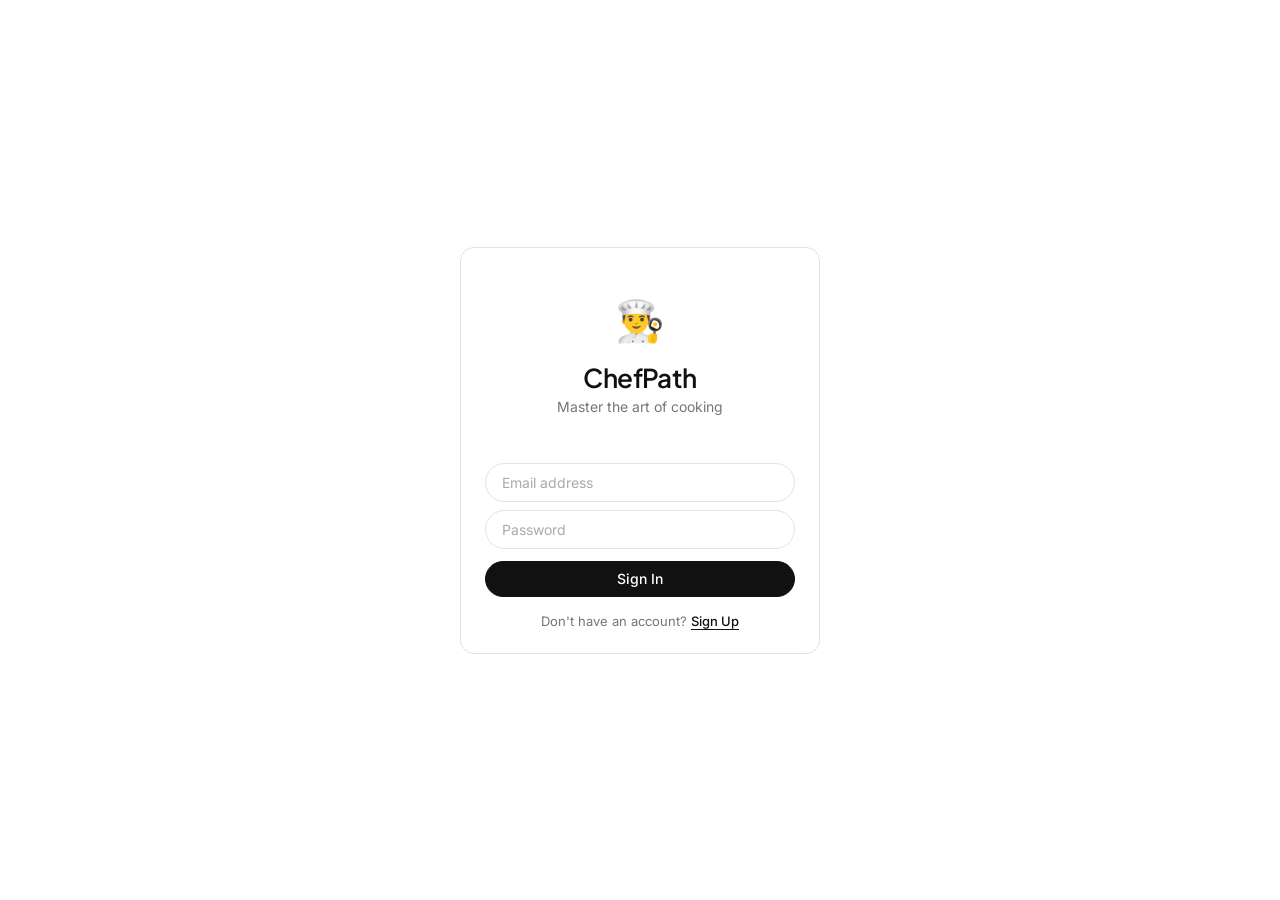
==== commit 35605f72: "Update docs folder for GitHub Pages deployment" ====
--- a/docs/index.html
+++ b/docs/index.html
@@ -1,59 +1,33 @@
 <!DOCTYPE html>
-<html lang="en">
+<html lang="en" >
 <head>
-  <meta charset="UTF-8" />
-  <meta name="viewport" content="width=device-width, initial-scale=1.0" />
-  <meta name="description" content="ChefPath — Master the art of cooking through structured video lectures and a gamified learning path." />
+  <meta charset="UTF-8"/>
+  <meta name="viewport" content="width=device-width, initial-scale=1.0"/>
+  <meta name="description" content="ChefPath — Master the art of cooking through structured video lectures."/>
   <title>Sign In — ChefPath</title>
-  <link rel="stylesheet" href="./css/design-system.css" />
+  <link rel="stylesheet" href="./css/design-system.css"/>
 </head>
 <body>
-
-  <div id="loading-overlay" class="loading-overlay hidden">
-    <div class="spinner"></div>
-  </div>
+  <div id="loading-overlay" class="loading-overlay hidden"><div class="spinner"></div></div>
 
   <main class="page-login">
-    <div style="width:100%; max-width:380px;">
+    <div class="login-card">
+      <span class="login-icon">👨‍🍳</span>
+      <h1 class="login-title">ChefPath</h1>
+      <p class="login-subtitle">Master the art of cooking</p>
 
-      <div class="login-card__header" style="text-align:center; margin-bottom:40px;">
-        <span class="login-card__icon">👨‍🍳</span>
-        <h1 class="login-card__title">ChefPath</h1>
-        <p class="login-card__subtitle">Master the art of cooking</p>
-      </div>
+      <div id="auth-error" class="login-error"></div>
 
-      <div id="auth-error" class="login-card__error"></div>
-
-      <form id="login-form" class="login-card__form" onsubmit="return handleLogin(event)">
-        <input
-          id="email"
-          type="email"
-          class="input-field"
-          placeholder="Email address"
-          required
-          autocomplete="email"
-          style="margin-bottom:8px;"
-        />
-        <input
-          id="password"
-          type="password"
-          class="input-field"
-          placeholder="Password"
-          required
-          autocomplete="current-password"
-          minlength="6"
-          style="margin-bottom:12px;"
-        />
-        <button type="submit" id="btn-login" class="btn btn-black btn-full">
-          Sign In
-        </button>
+      <form id="login-form" class="login-form" onsubmit="return handleLogin(event)">
+        <input id="email" type="email" class="input-field" placeholder="Email address" required autocomplete="email"/>
+        <input id="password" type="password" class="input-field" placeholder="Password" required minlength="6" autocomplete="current-password"/>
+        <button type="submit" id="btn-login" class="btn btn-black btn-full" style="margin-top:4px;">Sign In</button>
       </form>
 
-      <p class="login-card__footer">
+      <p class="login-footer">
         Don't have an account?
         <a href="#" id="toggle-mode" onclick="toggleMode(event)">Sign Up</a>
       </p>
-
     </div>
   </main>
 
@@ -61,58 +35,41 @@
   <script src="./js/supabase-auth.js"></script>
   <script>
     let isSignUp = false;
-
     function toggleMode(e) {
-      e.preventDefault();
-      isSignUp = !isSignUp;
+      e.preventDefault(); isSignUp = !isSignUp;
       const btn = document.getElementById('btn-login');
-      const footer = document.querySelector('.login-card__footer');
+      const footer = document.querySelector('.login-footer');
       if (isSignUp) {
         btn.textContent = 'Create Account';
-        footer.innerHTML = 'Already have an account? <a href="#" id="toggle-mode" onclick="toggleMode(event)">Sign In</a>';
+        footer.innerHTML = 'Already have an account? <a href="#" onclick="toggleMode(event)">Sign In</a>';
       } else {
         btn.textContent = 'Sign In';
-        footer.innerHTML = 'Don\'t have an account? <a href="#" id="toggle-mode" onclick="toggleMode(event)">Sign Up</a>';
+        footer.innerHTML = 'Don\'t have an account? <a href="#" onclick="toggleMode(event)">Sign Up</a>';
       }
     }
-
     async function handleLogin(e) {
       e.preventDefault();
       const email = document.getElementById('email').value.trim();
       const password = document.getElementById('password').value;
       const errEl = document.getElementById('auth-error');
       const btn = document.getElementById('btn-login');
-
-      errEl.style.display = 'none';
-      btn.disabled = true;
-      btn.textContent = isSignUp ? 'Creating account…' : 'Signing in…';
-
+      errEl.style.display = 'none'; btn.disabled = true;
+      btn.textContent = isSignUp ? 'Creating…' : 'Signing in…';
       try {
         if (isSignUp) {
-          const data = await Auth.signUp(email, password);
-          if (data.access_token) {
-            window.location.href = AppRoutes.dashboard;
-          } else {
-            errEl.textContent = '✉️ Check your email to confirm your account.';
-            errEl.style.display = 'block';
-          }
+          const d = await Auth.signUp(email, password);
+          if (d.access_token) { window.location.href = './dashboard.html'; }
+          else { errEl.textContent = '✉️ Check your email to confirm.'; errEl.style.display = 'block'; }
         } else {
           await Auth.signIn(email, password);
-          window.location.href = AppRoutes.dashboard;
+          window.location.href = './dashboard.html';
         }
-      } catch (err) {
-        errEl.textContent = err.message;
-        errEl.style.display = 'block';
-      } finally {
-        btn.disabled = false;
-        btn.textContent = isSignUp ? 'Create Account' : 'Sign In';
-      }
+      } catch(err) { errEl.textContent = err.message; errEl.style.display = 'block'; }
+      finally { btn.disabled = false; btn.textContent = isSignUp ? 'Create Account' : 'Sign In'; }
       return false;
     }
-
-    if (Auth.isAuthenticated()) {
-      window.location.href = AppRoutes.dashboard;
-    }
+    if (Auth.isAuthenticated()) window.location.href = './dashboard.html';
   </script>
 </body>
 </html>
+
--- a/docs/css/design-system.css
+++ b/docs/css/design-system.css
@@ -1,755 +1,1030 @@
-/* ============================================================
-   ChefPath — Ollama-Inspired Minimalist Design System
-   Pure grayscale, pill-shaped interactive elements, zero shadows
-   ============================================================ */
-
-@import url('https://fonts.googleapis.com/css2?family=Plus+Jakarta+Sans:wght@400;500&family=Inter:wght@400;500&display=swap');
-
-/* ---- CSS Variables ---- */
+@import url('https://fonts.googleapis.com/css2?family=Plus+Jakarta+Sans:ital,wght@0,400;0,500;0,600;1,400&family=Inter:wght@400;500&display=swap');
+
 :root {
-  /* Colors — strictly grayscale */
-  --color-black:        #000000;
-  --color-near-black:   #262626;
-  --color-darkest:      #090909;
-  --color-white:        #ffffff;
-  --color-snow:         #fafafa;
-  --color-light-gray:   #e5e5e5;
-  --color-border-light: #d4d4d4;
-  --color-stone:        #737373;
-  --color-mid-gray:     #525252;
-  --color-silver:       #a3a3a3;
-  --color-btn-dark:     #404040;
-
-  /* Semantic */
-  --bg:            var(--color-white);
-  --text:          var(--color-black);
-  --text-muted:    var(--color-stone);
-  --text-faint:    var(--color-silver);
-  --border:        var(--color-light-gray);
-  --border-dark:   var(--color-border-light);
-  --surface:       var(--color-snow);
-  --surface-card:  var(--color-white);
-
-  /* Typography */
-  --font-display: 'Plus Jakarta Sans', 'SF Pro Rounded', system-ui, -apple-system, sans-serif;
-  --font-body:    'Inter', ui-sans-serif, system-ui, sans-serif;
-  --font-mono:    ui-monospace, 'SFMono-Regular', Menlo, Monaco, Consolas, monospace;
-
-  /* Radius — binary system */
-  --radius-card:  12px;   /* containers only */
-  --radius-pill:  9999px; /* everything interactive */
-
-  /* Spacing */
-  --space-xs:  4px;
-  --space-sm:  8px;
-  --space-md:  16px;
-  --space-lg:  24px;
-  --space-xl:  48px;
-  --space-2xl: 88px;
-
-  /* Transitions — minimal */
-  --transition: background 0.1s, border-color 0.1s, color 0.1s;
-}
-
-/* ---- Reset ---- */
-*, *::before, *::after { box-sizing: border-box; margin: 0; padding: 0; }
-
-html { font-size: 16px; scroll-behavior: smooth; }
+  --black: #111111;
+  --near-black: #1a1a1a;
+  --white: #ffffff;
+  --snow: #f8f8f8;
+  --light: #efefef;
+  --border: #e2e2e2;
+  --muted: #767676;
+  --faint: #aaaaaa;
+  --accent: #111111;
+
+  --font-display: 'Plus Jakarta Sans', system-ui, sans-serif;
+  --font-body: 'Inter', system-ui, sans-serif;
+  --font-mono: ui-monospace, 'SFMono-Regular', Menlo, monospace;
+
+  --radius-pill: 9999px;
+  --radius-card: 14px;
+  --radius-sm: 8px;
+
+  --sp-xs: 4px;
+  --sp-sm: 8px;
+  --sp-md: 16px;
+  --sp-lg: 24px;
+  --sp-xl: 48px;
+  --sp-2xl: 88px;
+
+  --nav-h: 60px;
+  --footer-h: 68px;
+  --t: 0.15s ease;
+}
+
+/* ── Reset ── */
+*,
+*::before,
+*::after {
+  box-sizing: border-box;
+  margin: 0;
+  padding: 0;
+}
+
+html {
+  font-size: 16px;
+  scroll-behavior: smooth;
+}
 
 body {
   font-family: var(--font-body);
-  font-size: 16px;
-  font-weight: 400;
-  line-height: 1.5;
-  color: var(--text);
-  background: var(--bg);
+  color: var(--black);
+  background: var(--white);
   -webkit-font-smoothing: antialiased;
   min-height: 100vh;
 }
 
-a { color: inherit; text-decoration: none; }
-button { cursor: pointer; font-family: inherit; }
-input, textarea { font-family: inherit; }
-img { max-width: 100%; display: block; }
-
-/* ---- Layout ---- */
+a {
+  color: inherit;
+  text-decoration: none;
+}
+
+button {
+  cursor: pointer;
+  font-family: inherit;
+  border: none;
+  background: none;
+}
+
+img {
+  max-width: 100%;
+  display: block;
+}
+
+/* ── Utilities ── */
 .container {
   max-width: 960px;
   margin: 0 auto;
-  padding: 0 var(--space-lg);
-}
-
-.page-wrap {
-  min-height: 100vh;
-  display: flex;
-  flex-direction: column;
-}
-
-/* ---- Navigation ---- */
-.nav {
+  padding: 0 var(--sp-lg);
+  width: 100%;
+}
+
+.sr-only {
+  position: absolute;
+  width: 1px;
+  height: 1px;
+  overflow: hidden;
+  clip: rect(0, 0, 0, 0);
+  white-space: nowrap;
+}
+
+/* ── Loading overlay ── */
+.loading-overlay {
+  position: fixed;
+  inset: 0;
+  background: rgba(255, 255, 255, 0.9);
+  display: flex;
+  align-items: center;
+  justify-content: center;
+  z-index: 9999;
+}
+
+.loading-overlay.hidden {
+  display: none;
+}
+
+.spinner {
+  width: 22px;
+  height: 22px;
+  border: 2px solid var(--border);
+  border-top-color: var(--black);
+  border-radius: 50%;
+  animation: spin .6s linear infinite;
+}
+
+@keyframes spin {
+  to {
+    transform: rotate(360deg);
+  }
+}
+
+/* ── Toast ── */
+.toast {
+  position: fixed;
+  bottom: calc(var(--footer-h) + var(--sp-md));
+  left: 50%;
+  transform: translateX(-50%) translateY(10px);
+  background: var(--black);
+  color: var(--white);
+  padding: 10px 20px;
+  border-radius: var(--radius-pill);
+  font-size: 13px;
+  opacity: 0;
+  pointer-events: none;
+  z-index: 10000;
+  transition: opacity .2s, transform .2s;
+  white-space: nowrap;
+}
+
+.toast.visible {
+  opacity: 1;
+  transform: translateX(-50%) translateY(0);
+}
+
+.toast--error {
+  background: #222;
+  border: 1px solid #444;
+}
+
+/* ════════════════════════════
+   NAVBAR
+════════════════════════════ */
+.navbar {
+  position: sticky;
+  top: 0;
+  z-index: 100;
+  height: var(--nav-h);
+  background: rgba(255, 255, 255, 0.92);
+  backdrop-filter: blur(12px);
+  -webkit-backdrop-filter: blur(12px);
+  border-bottom: 1px solid var(--border);
+  display: flex;
+  align-items: center;
+}
+
+.navbar__inner {
   display: flex;
   align-items: center;
   justify-content: space-between;
-  padding: var(--space-lg) var(--space-lg);
   max-width: 960px;
   margin: 0 auto;
-  width: 100%;
-}
-
-.nav__logo {
-  display: flex;
-  align-items: center;
-  gap: var(--space-sm);
+  padding: 0 var(--sp-lg);
+  width: 100%;
+}
+
+.navbar__logo {
+  display: flex;
+  align-items: center;
+  gap: var(--sp-sm);
+  font-family: var(--font-display);
+  font-size: 17px;
+  font-weight: 600;
+  color: var(--black);
+  letter-spacing: -0.02em;
+}
+
+.navbar__logo-icon {
+  font-size: 22px;
+  line-height: 1;
+}
+
+.navbar__right {
+  display: flex;
+  align-items: center;
+  gap: var(--sp-md);
+}
+
+/* Streak badge */
+.streak-badge {
+  display: inline-flex;
+  align-items: center;
+  gap: 5px;
+  padding: 5px 12px;
+  border-radius: var(--radius-pill);
+  background: var(--snow);
+  border: 1px solid var(--border);
+  font-size: 13px;
+  font-weight: 500;
+  color: var(--black);
+}
+
+.streak-badge__icon {
+  font-size: 14px;
+}
+
+/* Profile dropdown */
+.profile-menu {
+  position: relative;
+}
+
+.profile-btn {
+  display: flex;
+  align-items: center;
+  gap: 6px;
+  padding: 6px 14px;
+  border-radius: var(--radius-pill);
+  border: 1px solid var(--border);
+  font-size: 13px;
+  font-weight: 500;
+  color: var(--black);
+  background: var(--white);
+  transition: background var(--t), border-color var(--t);
+}
+
+.profile-btn:hover {
+  background: var(--snow);
+}
+
+.profile-btn__avatar {
+  width: 24px;
+  height: 24px;
+  border-radius: 50%;
+  background: var(--light);
+  display: flex;
+  align-items: center;
+  justify-content: center;
+  font-size: 12px;
+  overflow: hidden;
+}
+
+.profile-dropdown {
+  position: absolute;
+  top: calc(100% + 8px);
+  right: 0;
+  background: var(--white);
+  border: 1px solid var(--border);
+  border-radius: var(--radius-card);
+  min-width: 140px;
+  overflow: hidden;
+  display: none;
+  box-shadow: 0 4px 24px rgba(0, 0, 0, 0.08);
+}
+
+.profile-dropdown.open {
+  display: block;
+}
+
+.profile-dropdown__item {
+  display: block;
+  padding: 10px 16px;
+  font-size: 14px;
+  color: var(--black);
+  cursor: pointer;
+  transition: background var(--t);
+  width: 100%;
+  text-align: left;
+}
+
+.profile-dropdown__item:hover {
+  background: var(--snow);
+}
+
+.profile-dropdown__item--danger {
+  color: #c0392b;
+}
+
+/* ════════════════════════════
+   LOGIN PAGE
+════════════════════════════ */
+.page-login {
+  min-height: 100vh;
+  display: flex;
+  align-items: center;
+  justify-content: center;
+  padding: var(--sp-lg);
+  background: var(--white);
+}
+
+.login-card {
+  width: 100%;
+  max-width: 360px;
+  background: var(--white);
+  border: 1px solid var(--border);
+  border-radius: var(--radius-card);
+  padding: var(--sp-xl) var(--sp-lg) var(--sp-lg);
+}
+
+.login-icon {
+  font-size: 40px;
+  text-align: center;
+  display: block;
+  margin-bottom: var(--sp-md);
+}
+
+.login-title {
+  font-family: var(--font-display);
+  font-size: 26px;
+  font-weight: 600;
+  text-align: center;
+  color: var(--black);
+  letter-spacing: -0.02em;
+  margin-bottom: 4px;
+}
+
+.login-subtitle {
+  font-size: 14px;
+  color: var(--muted);
+  text-align: center;
+  margin-bottom: var(--sp-xl);
+}
+
+.login-form {
+  display: flex;
+  flex-direction: column;
+  gap: var(--sp-sm);
+}
+
+.login-error {
+  display: none;
+  font-size: 13px;
+  color: var(--black);
+  padding: 10px 14px;
+  background: var(--snow);
+  border: 1px solid var(--border);
+  border-radius: var(--radius-sm);
+  line-height: 1.4;
+  margin-bottom: 4px;
+}
+
+.login-footer {
+  margin-top: var(--sp-md);
+  text-align: center;
+  font-size: 13px;
+  color: var(--muted);
+}
+
+.login-footer a {
+  color: var(--black);
+  font-weight: 500;
+  text-decoration: underline;
+  text-underline-offset: 3px;
+}
+
+/* ════════════════════════════
+   BUTTONS & INPUTS
+════════════════════════════ */
+.btn {
+  display: inline-flex;
+  align-items: center;
+  justify-content: center;
+  gap: 6px;
+  padding: 10px 22px;
+  border-radius: var(--radius-pill);
+  font-size: 14px;
+  font-weight: 500;
+  font-family: var(--font-body);
+  line-height: 1;
+  border: 1px solid transparent;
+  transition: background var(--t), border-color var(--t), color var(--t), opacity var(--t);
+  white-space: nowrap;
+  cursor: pointer;
+  text-decoration: none;
+}
+
+.btn-black {
+  background: var(--black);
+  color: var(--white);
+  border-color: var(--black);
+}
+
+.btn-black:hover:not(:disabled) {
+  background: var(--near-black);
+}
+
+.btn-light {
+  background: var(--light);
+  color: var(--near-black);
+  border-color: var(--light);
+}
+
+.btn-light:hover:not(:disabled) {
+  background: var(--border);
+}
+
+.btn-outline {
+  background: var(--white);
+  color: var(--black);
+  border-color: var(--border);
+}
+
+.btn-outline:hover:not(:disabled) {
+  background: var(--snow);
+}
+
+.btn-outline-muted {
+  background: var(--white);
+  color: var(--muted);
+  border-color: var(--border);
+  cursor: not-allowed;
+}
+
+.btn:disabled {
+  opacity: .4;
+  cursor: not-allowed;
+  pointer-events: none;
+}
+
+.btn-sm {
+  padding: 7px 16px;
+  font-size: 13px;
+}
+
+.btn-lg {
+  padding: 13px 32px;
+  font-size: 15px;
+}
+
+.btn-full {
+  width: 100%;
+  justify-content: center;
+}
+
+.input-field {
+  display: block;
+  width: 100%;
+  padding: 10px 16px;
+  border-radius: var(--radius-pill);
+  border: 1px solid var(--border);
+  background: var(--white);
+  font-size: 14px;
+  font-family: var(--font-body);
+  color: var(--black);
+  outline: none;
+  transition: border-color var(--t), box-shadow var(--t);
+}
+
+.input-field::placeholder {
+  color: var(--faint);
+}
+
+.input-field:focus {
+  border-color: var(--black);
+  box-shadow: 0 0 0 3px rgba(17, 17, 17, .08);
+}
+
+/* ════════════════════════════
+   HERO / INFINITE CAROUSEL
+════════════════════════════ */
+.hero-section {
+  min-height: calc(100vh - var(--nav-h));
+  display: flex;
+  flex-direction: column;
+  align-items: center;
+  justify-content: center;
+  position: relative;
+  overflow: hidden;
+  padding: var(--sp-xl) 0;
+}
+
+.hero-eyebrow {
+  font-family: var(--font-mono);
+  font-size: 11px;
+  letter-spacing: .1em;
+  text-transform: uppercase;
+  color: var(--faint);
+  margin-bottom: var(--sp-md);
+  text-align: center;
+}
+
+.hero-title {
+  font-family: var(--font-display);
+  font-size: clamp(32px, 5vw, 56px);
+  font-weight: 600;
+  line-height: 1.1;
+  letter-spacing: -0.03em;
+  color: var(--black);
+  text-align: center;
+  margin-bottom: var(--sp-xl);
+}
+
+/* ── Infinite auto-scroll carousel (CSS only) ── */
+.carousel-infinite {
+  width: 100%;
+  max-width: 900px;
+  margin: 0 auto var(--sp-xl);
+  overflow: hidden;
+  border-radius: var(--radius-card);
+  border: 1px solid var(--border);
+}
+
+/* The belt: 10 slides duplicated → 20 total, each 100% wide */
+/* We scroll from 0% → -50% (10 slides) then loop */
+.carousel-infinite__track {
+  display: flex;
+  /* 20 slides × 100% = 2000% wide. Each slide is 1/20 = 5% */
+  width: 2000%;
+  animation: carousel-scroll 120s linear infinite;
+}
+
+/* Pause on hover */
+.carousel-infinite:hover .carousel-infinite__track {
+  animation-play-state: paused;
+}
+
+@keyframes carousel-scroll {
+  0% {
+    transform: translateX(0);
+  }
+
+  100% {
+    transform: translateX(-50%);
+  }
+}
+
+.carousel-infinite__slide {
+  /* Each slide is 1/20 of the 2000% track = 5% of track = 100% of viewport */
+  flex: 0 0 5%;
+  display: grid;
+  grid-template-columns: 1fr 1fr;
+  background: var(--white);
+  min-height: 320px;
+}
+
+.carousel-infinite__img {
+  overflow: hidden;
+}
+
+.carousel-infinite__img img {
+  width: 100%;
+  height: 100%;
+  object-fit: cover;
+  display: block;
+}
+
+.carousel-infinite__body {
+  padding: var(--sp-xl) var(--sp-lg);
+  display: flex;
+  flex-direction: column;
+  justify-content: center;
+  gap: var(--sp-md);
+  border-left: 1px solid var(--border);
+}
+
+.carousel-infinite__fact-num {
+  font-family: var(--font-mono);
+  font-size: 11px;
+  color: var(--faint);
+  letter-spacing: .08em;
+  text-transform: uppercase;
+}
+
+.carousel-infinite__fact-text {
   font-family: var(--font-display);
   font-size: 18px;
   font-weight: 500;
-  color: var(--color-black);
-  letter-spacing: -0.01em;
-}
-
-.nav__logo-icon {
-  font-size: 20px;
-  line-height: 1;
-}
-
-.nav__links {
-  display: flex;
-  align-items: center;
-  gap: var(--space-xl);
-}
-
-.nav__link {
-  font-size: 15px;
-  font-weight: 400;
-  color: var(--color-near-black);
-  transition: var(--transition);
-}
-
-.nav__link:hover { color: var(--color-black); }
-
-.nav__actions {
-  display: flex;
-  align-items: center;
-  gap: var(--space-md);
-}
-
-.nav__sign-out {
-  font-size: 15px;
-  color: var(--color-stone);
+  line-height: 1.55;
+  color: var(--black);
+}
+
+/* Scroll cue */
+.scroll-cue {
+  display: flex;
+  flex-direction: column;
+  align-items: center;
+  gap: 6px;
+  margin-top: var(--sp-xl);
+  cursor: pointer;
+  transition: opacity var(--t);
+  animation: float 2.4s ease-in-out infinite;
   background: none;
   border: none;
+}
+
+.scroll-cue:hover {
+  opacity: .6;
+}
+
+.scroll-cue__label {
+  font-size: 12px;
+  color: var(--muted);
+  letter-spacing: .06em;
+  text-transform: uppercase;
+}
+
+.scroll-cue__arrow {
+  font-size: 20px;
+  color: var(--muted);
+  line-height: 1;
+}
+
+@keyframes float {
+
+  0%,
+  100% {
+    transform: translateY(0);
+  }
+
+  50% {
+    transform: translateY(6px);
+  }
+}
+
+/* ════════════════════════════
+   UNITS SECTION
+════════════════════════════ */
+.units-section {
+  padding: var(--sp-2xl) 0;
+  border-top: 1px solid var(--border);
+}
+
+.section-eyebrow {
+  font-family: var(--font-mono);
+  font-size: 11px;
+  letter-spacing: .1em;
+  text-transform: uppercase;
+  color: var(--faint);
+  margin-bottom: var(--sp-sm);
+}
+
+.section-title {
+  font-family: var(--font-display);
+  font-size: 28px;
+  font-weight: 600;
+  color: var(--black);
+  letter-spacing: -0.02em;
+  margin-bottom: var(--sp-xl);
+}
+
+.units-grid {
+  display: grid;
+  grid-template-columns: repeat(auto-fill, minmax(280px, 1fr));
+  gap: var(--sp-md);
+}
+
+.unit-btn {
+  display: flex;
+  flex-direction: column;
+  align-items: flex-start;
+  padding: var(--sp-lg);
+  border: 1px solid var(--border);
+  border-radius: var(--radius-card);
+  background: var(--white);
+  text-align: left;
   cursor: pointer;
-  transition: var(--transition);
-}
-
-.nav__sign-out:hover { color: var(--color-black); }
-
-/* ---- Buttons ---- */
-.btn {
+  text-decoration: none;
+  color: var(--black);
+  transition: border-color var(--t), background var(--t), transform var(--t);
+  position: relative;
+  overflow: hidden;
+}
+
+.unit-btn:hover:not(.unit-btn--locked) {
+  border-color: var(--black);
+  transform: translateY(-1px);
+}
+
+.unit-btn--locked {
+  cursor: not-allowed;
+  opacity: .5;
+}
+
+.unit-btn--complete {
+  border-color: var(--black);
+  background: var(--snow);
+}
+
+.unit-btn__num {
+  font-family: var(--font-mono);
+  font-size: 11px;
+  color: var(--faint);
+  margin-bottom: var(--sp-sm);
+}
+
+.unit-btn__title {
+  font-family: var(--font-display);
+  font-size: 15px;
+  font-weight: 600;
+  color: var(--black);
+  line-height: 1.3;
+  margin-bottom: var(--sp-xs);
+}
+
+.unit-btn__desc {
+  font-size: 12px;
+  color: var(--muted);
+  line-height: 1.4;
+  margin-bottom: var(--sp-md);
+}
+
+.unit-btn__footer {
+  display: flex;
+  align-items: center;
+  justify-content: space-between;
+  width: 100%;
+  margin-top: auto;
+}
+
+.unit-btn__badge {
   display: inline-flex;
   align-items: center;
-  justify-content: center;
-  gap: var(--space-xs);
-  padding: 10px 24px;
+  gap: 4px;
+  padding: 3px 10px;
   border-radius: var(--radius-pill);
-  font-size: 15px;
-  font-weight: 400;
-  font-family: var(--font-body);
-  line-height: 1;
-  border: 1px solid transparent;
-  transition: var(--transition);
-  white-space: nowrap;
-  text-decoration: none;
-}
-
-/* Gray Pill — primary */
-.btn-gray {
-  background: var(--color-light-gray);
-  color: var(--color-near-black);
-  border-color: var(--color-light-gray);
-}
-.btn-gray:hover { background: var(--color-border-light); border-color: var(--color-border-light); }
-
-/* Black Pill — CTA */
-.btn-black {
-  background: var(--color-black);
-  color: var(--color-white);
-  border-color: var(--color-black);
-}
-.btn-black:hover { background: var(--color-near-black); border-color: var(--color-near-black); }
-
-/* White Pill — secondary */
-.btn-white {
-  background: var(--color-white);
-  color: var(--color-btn-dark);
-  border-color: var(--color-border-light);
-}
-.btn-white:hover { background: var(--color-snow); }
-
-.btn:disabled {
-  opacity: 0.45;
-  cursor: not-allowed;
-}
-
-.btn-sm { padding: 7px 16px; font-size: 13px; }
-.btn-lg { padding: 12px 32px; font-size: 16px; }
-.btn-full { width: 100%; }
-
-/* ---- Inputs ---- */
-.input-field {
-  display: block;
-  width: 100%;
-  padding: 10px 20px;
+  font-size: 11px;
+  font-weight: 500;
+}
+
+.badge--unlocked {
+  background: var(--light);
+  color: var(--near-black);
+}
+
+.badge--locked {
+  background: var(--snow);
+  color: var(--faint);
+  border: 1px solid var(--border);
+}
+
+.badge--complete {
+  background: var(--black);
+  color: var(--white);
+}
+
+.unit-btn__arrow {
+  font-size: 16px;
+  color: var(--faint);
+}
+
+.unit-btn__progress {
+  width: 100%;
+  height: 2px;
+  background: var(--border);
   border-radius: var(--radius-pill);
-  border: 1px solid var(--color-light-gray);
-  background: var(--color-white);
-  font-size: 15px;
-  font-family: var(--font-body);
-  color: var(--color-near-black);
-  outline: none;
-  transition: var(--transition);
-}
-.input-field::placeholder { color: var(--color-silver); }
-.input-field:focus {
-  border-color: var(--color-mid-gray);
-  box-shadow: 0 0 0 3px rgba(59, 130, 246, 0.15);
-}
-
-/* ---- Cards ---- */
-.card {
-  background: var(--color-white);
-  border: 1px solid var(--color-light-gray);
-  border-radius: var(--radius-card);
-  padding: var(--space-lg);
-}
-
-.card--snow {
-  background: var(--color-snow);
-}
-
-/* ---- Tags / Pills ---- */
-.tag {
+  margin-bottom: var(--sp-md);
+  overflow: hidden;
+}
+
+.unit-btn__progress-fill {
+  height: 100%;
+  background: var(--black);
+  border-radius: var(--radius-pill);
+  transition: width .4s ease;
+}
+
+/* ════════════════════════════
+   UNIT DETAIL PAGE
+════════════════════════════ */
+/* Extra bottom padding to clear the footer nav */
+.unit-page {
+  padding-bottom: calc(var(--footer-h) + var(--sp-2xl));
+}
+
+.unit-page__header {
+  padding: var(--sp-xl) 0 var(--sp-lg);
+  border-bottom: 1px solid var(--border);
+  margin-bottom: var(--sp-xl);
+  text-align: center;
+}
+
+.back-link {
   display: inline-flex;
   align-items: center;
-  padding: 4px 12px;
-  border-radius: var(--radius-pill);
-  font-size: 12px;
-  font-weight: 400;
-  background: var(--color-light-gray);
-  color: var(--color-near-black);
-}
-
-.tag--outline {
-  background: transparent;
-  border: 1px solid var(--color-border-light);
-  color: var(--color-stone);
-}
-
-/* ---- Progress Bar ---- */
-.progress-bar {
-  width: 100%;
-  height: 3px;
-  background: var(--color-light-gray);
-  border-radius: var(--radius-pill);
-  overflow: hidden;
-}
-
-.progress-bar__fill {
-  height: 100%;
-  background: var(--color-black);
-  border-radius: var(--radius-pill);
-  transition: width 0.4s ease;
-}
-
-/* ---- Loading ---- */
-.loading-overlay {
-  position: fixed;
-  inset: 0;
-  background: rgba(255,255,255,0.85);
-  display: flex;
-  align-items: center;
-  justify-content: center;
-  z-index: 9999;
-}
-.loading-overlay.hidden { display: none; }
-
-.spinner {
-  width: 24px;
-  height: 24px;
-  border: 2px solid var(--color-light-gray);
-  border-top-color: var(--color-black);
-  border-radius: 50%;
-  animation: spin 0.6s linear infinite;
-}
-
-@keyframes spin { to { transform: rotate(360deg); } }
-
-/* ---- Toast ---- */
-.toast {
-  position: fixed;
-  bottom: var(--space-lg);
-  left: 50%;
-  transform: translateX(-50%) translateY(12px);
-  background: var(--color-black);
-  color: var(--color-white);
-  padding: 10px 20px;
-  border-radius: var(--radius-pill);
-  font-size: 14px;
-  font-weight: 400;
-  opacity: 0;
-  pointer-events: none;
-  z-index: 10000;
-  transition: opacity 0.2s, transform 0.2s;
-  white-space: nowrap;
-}
-.toast.visible {
-  opacity: 1;
-  transform: translateX(-50%) translateY(0);
-}
-.toast--error {
-  background: #1a1a1a;
-  border: 1px solid #333;
-}
-
-/* ---- Login Page ---- */
-.page-login {
-  min-height: 100vh;
-  display: flex;
-  align-items: center;
-  justify-content: center;
-  padding: var(--space-lg);
-  background: var(--color-white);
-}
-
-.login-card {
-  width: 100%;
-  max-width: 400px;
-}
-
-.login-card__header {
-  text-align: center;
-  margin-bottom: var(--space-xl);
-}
-
-.login-card__icon {
-  font-size: 40px;
-  display: block;
-  margin-bottom: var(--space-lg);
-  line-height: 1;
-}
-
-.login-card__title {
-  font-family: var(--font-display);
-  font-size: 32px;
-  font-weight: 500;
-  color: var(--color-black);
-  line-height: 1;
-  letter-spacing: -0.02em;
-  margin-bottom: var(--space-sm);
-}
-
-.login-card__subtitle {
-  font-size: 15px;
-  color: var(--color-stone);
-  line-height: 1.5;
-}
-
-.login-card__form {
-  display: flex;
-  flex-direction: column;
-  gap: var(--space-sm);
-}
-
-.login-card__error {
-  display: none;
-  font-size: 14px;
-  color: var(--color-near-black);
-  padding: 10px 16px;
-  background: var(--color-snow);
-  border: 1px solid var(--color-light-gray);
-  border-radius: var(--radius-card);
-  line-height: 1.4;
-}
-
-.login-card__footer {
-  margin-top: var(--space-lg);
-  text-align: center;
-  font-size: 14px;
-  color: var(--color-stone);
-}
-
-.login-card__footer a {
-  color: var(--color-black);
-  font-weight: 500;
-  text-decoration: underline;
-  text-underline-offset: 3px;
-}
-
-/* ---- Dashboard ---- */
-.page-header {
-  padding: var(--space-xl) 0 var(--space-lg);
-  border-bottom: 1px solid var(--color-light-gray);
-  margin-bottom: var(--space-xl);
-}
-
-.page-header__title {
+  gap: 6px;
+  font-size: 13px;
+  color: var(--muted);
+  margin-bottom: var(--sp-md);
+  transition: color var(--t);
+}
+
+.back-link:hover {
+  color: var(--black);
+}
+
+.unit-page__title {
   font-family: var(--font-display);
   font-size: 30px;
-  font-weight: 500;
-  color: var(--color-black);
+  font-weight: 600;
+  color: var(--black);
+  letter-spacing: -0.02em;
   line-height: 1.2;
-  letter-spacing: -0.01em;
-  margin-bottom: 4px;
-}
-
-.page-header__subtitle {
+  margin-bottom: 8px;
+}
+
+.unit-page__subtitle {
   font-size: 15px;
-  color: var(--color-stone);
-}
-
-/* Stats row */
-.stats-row {
-  display: flex;
-  align-items: center;
-  gap: var(--space-lg);
-  padding: var(--space-lg) 0;
-  border-bottom: 1px solid var(--color-light-gray);
-  margin-bottom: var(--space-xl);
-}
-
-.stat {
-  display: flex;
-  align-items: center;
-  gap: var(--space-sm);
-}
-
-.stat__value {
+  color: var(--muted);
+  margin-bottom: 6px;
+  line-height: 1.5;
+}
+
+.unit-page__meta {
+  font-size: 13px;
+  color: var(--faint);
+}
+
+/* ── Lesson cards (always-expanded, horizontal layout) ── */
+.lessons-list {
+  display: flex;
+  flex-direction: column;
+  gap: var(--sp-xl);
+}
+
+.lcard {
+  display: grid;
+  grid-template-columns: 380px 1fr;
+  border: 1px solid var(--border);
+  border-radius: var(--radius-card);
+  overflow: hidden;
+  background: var(--white);
+  transition: border-color var(--t);
+  min-height: 240px;
+}
+
+.lcard:hover {
+  border-color: #ccc;
+}
+
+.lcard--done {
+  border-color: var(--black);
+}
+
+/* Video side */
+.lcard__video {
+  position: relative;
+  background: var(--near-black);
+  overflow: hidden;
+  aspect-ratio: 4/3;
+}
+
+.lcard__thumb {
+  width: 100%;
+  height: 100%;
+  object-fit: cover;
+  display: block;
+  transition: transform .4s ease;
+}
+
+.lcard:hover .lcard__thumb {
+  transform: scale(1.03);
+}
+
+.lcard__play-btn {
+  position: absolute;
+  inset: 0;
+  display: flex;
+  align-items: center;
+  justify-content: center;
+  background: rgba(0, 0, 0, 0.32);
+  color: var(--white);
+  font-size: 28px;
+  border: none;
+  cursor: pointer;
+  transition: background var(--t);
+}
+
+.lcard__play-btn:hover {
+  background: rgba(0, 0, 0, 0.5);
+}
+
+.lcard__video iframe {
+  position: absolute;
+  inset: 0;
+  width: 100%;
+  height: 100%;
+  border: none;
+}
+
+.lcard__no-video {
+  width: 100%;
+  height: 100%;
+  display: flex;
+  flex-direction: column;
+  align-items: center;
+  justify-content: center;
+  color: var(--faint);
+  gap: var(--sp-sm);
+  font-size: 13px;
+}
+
+/* Info side */
+.lcard__body {
+  padding: var(--sp-xl) var(--sp-lg);
+  display: flex;
+  flex-direction: column;
+  gap: var(--sp-md);
+  border-left: 1px solid var(--border);
+}
+
+.lcard__title {
   font-family: var(--font-display);
-  font-size: 22px;
-  font-weight: 500;
-  color: var(--color-black);
-  letter-spacing: -0.02em;
-}
-
-.stat__label {
-  font-size: 13px;
-  color: var(--color-stone);
-}
-
-.stat__divider {
-  width: 1px;
-  height: 32px;
-  background: var(--color-light-gray);
-  margin: 0 var(--space-sm);
-}
-
-/* Section heading */
-.section-heading {
-  font-family: var(--font-display);
-  font-size: 13px;
-  font-weight: 500;
-  color: var(--color-silver);
-  text-transform: uppercase;
-  letter-spacing: 0.08em;
-  margin-bottom: var(--space-md);
-}
-
-/* Unit Cards Grid */
-.units-grid {
-  display: flex;
-  flex-direction: column;
-  gap: 0;
-}
-
-.unit-card {
-  display: flex;
-  align-items: center;
-  gap: var(--space-md);
-  padding: var(--space-lg) 0;
-  border-bottom: 1px solid var(--color-light-gray);
-  text-decoration: none;
-  color: inherit;
-  transition: var(--transition);
-}
-
-.unit-card:first-child { border-top: 1px solid var(--color-light-gray); }
-
-.unit-card:hover { background: var(--color-snow); margin: 0 calc(-1 * var(--space-lg)); padding-left: var(--space-lg); padding-right: var(--space-lg); }
-
-.unit-card__num {
+  font-size: 20px;
+  font-weight: 600;
+  color: var(--black);
+  line-height: 1.3;
+}
+
+.lcard--done .lcard__title {
+  color: var(--muted);
+}
+
+.lcard__desc {
+  font-size: 14px;
+  color: var(--muted);
+  line-height: 1.7;
+  flex: 1;
+}
+
+.lcard__actions {
+  display: flex;
+  justify-content: flex-start;
+  margin-top: auto;
+}
+
+/* Responsive */
+@media (max-width: 700px) {
+  .lcard {
+    grid-template-columns: 1fr;
+  }
+
+  .lcard__body {
+    border-left: none;
+    border-top: 1px solid var(--border);
+  }
+
+  .lcard__video {
+    aspect-ratio: 16/9;
+  }
+
+  .carousel-infinite__track {
+    animation: carousel-scroll 90s linear infinite;
+  }
+}
+
+
+/* ════════════════════════════
+   FOOTER UNIT NAV
+════════════════════════════ */
+.unit-footer-nav {
+  position: fixed;
+  bottom: 0;
+  left: 0;
+  right: 0;
+  height: var(--footer-h);
+  background: rgba(255, 255, 255, 0.96);
+  backdrop-filter: blur(12px);
+  -webkit-backdrop-filter: blur(12px);
+  border-top: 1px solid var(--border);
+  display: flex;
+  align-items: center;
+  z-index: 90;
+}
+
+.unit-footer-nav__inner {
+  max-width: 960px;
+  margin: 0 auto;
+  padding: 0 var(--sp-lg);
+  width: 100%;
+  display: flex;
+  align-items: center;
+  justify-content: space-between;
+}
+
+.unit-footer-nav__center {
   font-family: var(--font-mono);
   font-size: 12px;
-  color: var(--color-silver);
-  min-width: 28px;
-  text-align: right;
-}
-
-.unit-card__content {
-  flex: 1;
-  min-width: 0;
-}
-
-.unit-card__title {
-  font-size: 15px;
-  font-weight: 500;
-  color: var(--color-black);
-  line-height: 1.3;
-  margin-bottom: 4px;
-}
-
-.unit-card__description {
-  font-size: 13px;
-  color: var(--color-stone);
-  line-height: 1.4;
-  white-space: nowrap;
-  overflow: hidden;
-  text-overflow: ellipsis;
-}
-
-.unit-card__meta {
-  display: flex;
-  align-items: center;
-  gap: var(--space-md);
-  margin-top: var(--space-sm);
-}
-
-.unit-card__progress {
-  display: flex;
-  align-items: center;
-  gap: var(--space-sm);
-  flex: 1;
-}
-
-.unit-card__progress-text {
-  font-family: var(--font-mono);
-  font-size: 11px;
-  color: var(--color-silver);
-  white-space: nowrap;
-}
-
-.unit-card__arrow {
-  color: var(--color-silver);
-  font-size: 18px;
-  flex-shrink: 0;
-}
-
-/* ---- Lecture List ---- */
-.back-link {
-  display: inline-flex;
-  align-items: center;
-  gap: 6px;
-  font-size: 14px;
-  color: var(--color-stone);
-  margin-bottom: var(--space-lg);
-  transition: var(--transition);
-}
-.back-link:hover { color: var(--color-black); }
-.back-link__arrow { font-size: 18px; }
-
-.lecture-item {
-  display: flex;
-  align-items: center;
-  gap: var(--space-md);
-  padding: var(--space-md) 0;
-  border-bottom: 1px solid var(--color-light-gray);
-  text-decoration: none;
-  color: inherit;
-  transition: var(--transition);
-}
-.lecture-item:first-of-type { border-top: 1px solid var(--color-light-gray); }
-.lecture-item:hover { background: var(--color-snow); margin: 0 calc(-1 * var(--space-lg)); padding-left: var(--space-lg); padding-right: var(--space-lg); }
-
-.lecture-item__num {
-  font-family: var(--font-mono);
-  font-size: 12px;
-  color: var(--color-silver);
-  min-width: 28px;
-  text-align: right;
-  flex-shrink: 0;
-}
-
-.lecture-item__content { flex: 1; min-width: 0; }
-
-.lecture-item__title {
-  font-size: 15px;
-  font-weight: 400;
-  color: var(--color-black);
-  line-height: 1.3;
-}
-
-.lecture-item__desc {
-  font-size: 13px;
-  color: var(--color-stone);
-  margin-top: 3px;
-  line-height: 1.4;
-  white-space: nowrap;
-  overflow: hidden;
-  text-overflow: ellipsis;
-}
-
-.lecture-item__arrow {
-  color: var(--color-silver);
-  font-size: 18px;
-  flex-shrink: 0;
-}
-
-.lecture-item--completed .lecture-item__title { color: var(--color-stone); }
-.lecture-item--completed .lecture-item__num::after {
-  content: '✓';
-  display: block;
-  color: var(--color-mid-gray);
-}
-
-/* ---- Lecture Detail ---- */
-.lecture-detail { padding-bottom: var(--space-2xl); }
-
-.lecture-detail__breadcrumb {
-  display: flex;
-  align-items: center;
-  gap: var(--space-sm);
-  font-size: 13px;
-  color: var(--color-silver);
-  margin-bottom: var(--space-xl);
-}
-
-.lecture-detail__breadcrumb a { color: var(--color-stone); }
-.lecture-detail__breadcrumb a:hover { color: var(--color-black); }
-.lecture-detail__breadcrumb-sep { color: var(--color-silver); }
-
-.lecture-detail__tag-row {
-  display: flex;
-  align-items: center;
-  gap: var(--space-sm);
-  margin-bottom: var(--space-md);
-}
-
-.lecture-detail__title {
-  font-family: var(--font-display);
-  font-size: 26px;
-  font-weight: 500;
-  color: var(--color-black);
-  line-height: 1.2;
-  letter-spacing: -0.01em;
-  margin-bottom: var(--space-xl);
-}
-
-/* Video container */
-.video-container {
-  width: 100%;
-  aspect-ratio: 16 / 9;
-  background: var(--color-snow);
-  border-radius: var(--radius-card);
-  border: 1px solid var(--color-light-gray);
-  overflow: hidden;
-  margin-bottom: var(--space-xl);
-}
-
-.video-container iframe {
-  width: 100%;
-  height: 100%;
-  border: none;
-  display: block;
-}
-
-.video-placeholder {
-  width: 100%;
-  height: 100%;
-  display: flex;
-  flex-direction: column;
-  align-items: center;
-  justify-content: center;
-  color: var(--color-silver);
-  gap: var(--space-sm);
-}
-.video-placeholder__icon { font-size: 36px; }
-.video-placeholder__text { font-size: 13px; }
-
-/* Description block */
-.lecture-description {
-  font-size: 15px;
-  color: var(--color-mid-gray);
-  line-height: 1.7;
-  margin-bottom: var(--space-xl);
-  padding: var(--space-lg);
-  background: var(--color-snow);
-  border-radius: var(--radius-card);
-  border: 1px solid var(--color-light-gray);
-}
-
-/* Action row */
-.lecture-actions {
-  display: flex;
-  align-items: center;
-  gap: var(--space-sm);
-  padding-top: var(--space-lg);
-  border-top: 1px solid var(--color-light-gray);
-}
-
-.lecture-actions__spacer { flex: 1; }
-
-/* ---- Divider ---- */
-.divider {
-  height: 1px;
-  background: var(--color-light-gray);
-  border: none;
-  margin: var(--space-xl) 0;
-}
-
-/* ---- 404 / Error ---- */
-.page-error {
-  min-height: 100vh;
-  display: flex;
-  align-items: center;
-  justify-content: center;
-  text-align: center;
-  padding: var(--space-lg);
-}
-
-.page-error__code {
-  font-family: var(--font-mono);
-  font-size: 64px;
-  font-weight: 400;
-  color: var(--color-light-gray);
-  line-height: 1;
-  margin-bottom: var(--space-md);
-}
-
-.page-error__title {
-  font-family: var(--font-display);
-  font-size: 22px;
-  font-weight: 500;
-  color: var(--color-black);
-  margin-bottom: var(--space-sm);
-}
-
-.page-error__desc {
-  font-size: 15px;
-  color: var(--color-stone);
-  margin-bottom: var(--space-xl);
-}
-
-/* ---- Responsive ---- */
+  color: var(--faint);
+  letter-spacing: .06em;
+  text-transform: uppercase;
+}
+
+/* ════════════════════════════
+   RESPONSIVE
+════════════════════════════ */
 @media (max-width: 640px) {
-  .nav__links { display: none; }
-
-  .container { padding: 0 var(--space-md); }
-
-  .stats-row {
-    flex-wrap: wrap;
-    gap: var(--space-md);
-  }
-
-  .stat__divider { display: none; }
-
-  .lecture-detail__title { font-size: 20px; }
-
-  .unit-card:hover,
-  .lecture-item:hover {
-    margin: 0;
-    padding-left: 0;
-    padding-right: 0;
-  }
-
-  .lecture-actions { flex-wrap: wrap; }
-  .lecture-actions .btn { flex: 1; justify-content: center; }
-}
+  .container {
+    padding: 0 var(--sp-md);
+  }
+
+  .carousel-infinite__slide {
+    grid-template-columns: 1fr;
+    min-height: auto;
+  }
+
+  .carousel-infinite__img {
+    aspect-ratio: 16/7;
+  }
+
+  .carousel-infinite__body {
+    border-left: none;
+    border-top: 1px solid var(--border);
+  }
+
+  .carousel-infinite__track {
+    animation: carousel-scroll 60s linear infinite;
+  }
+
+  .units-grid {
+    grid-template-columns: 1fr;
+  }
+
+  .hero-title {
+    font-size: 28px;
+  }
+
+  .navbar__inner {
+    padding: 0 var(--sp-md);
+  }
+
+  .unit-footer-nav__center {
+    display: none;
+  }
+}
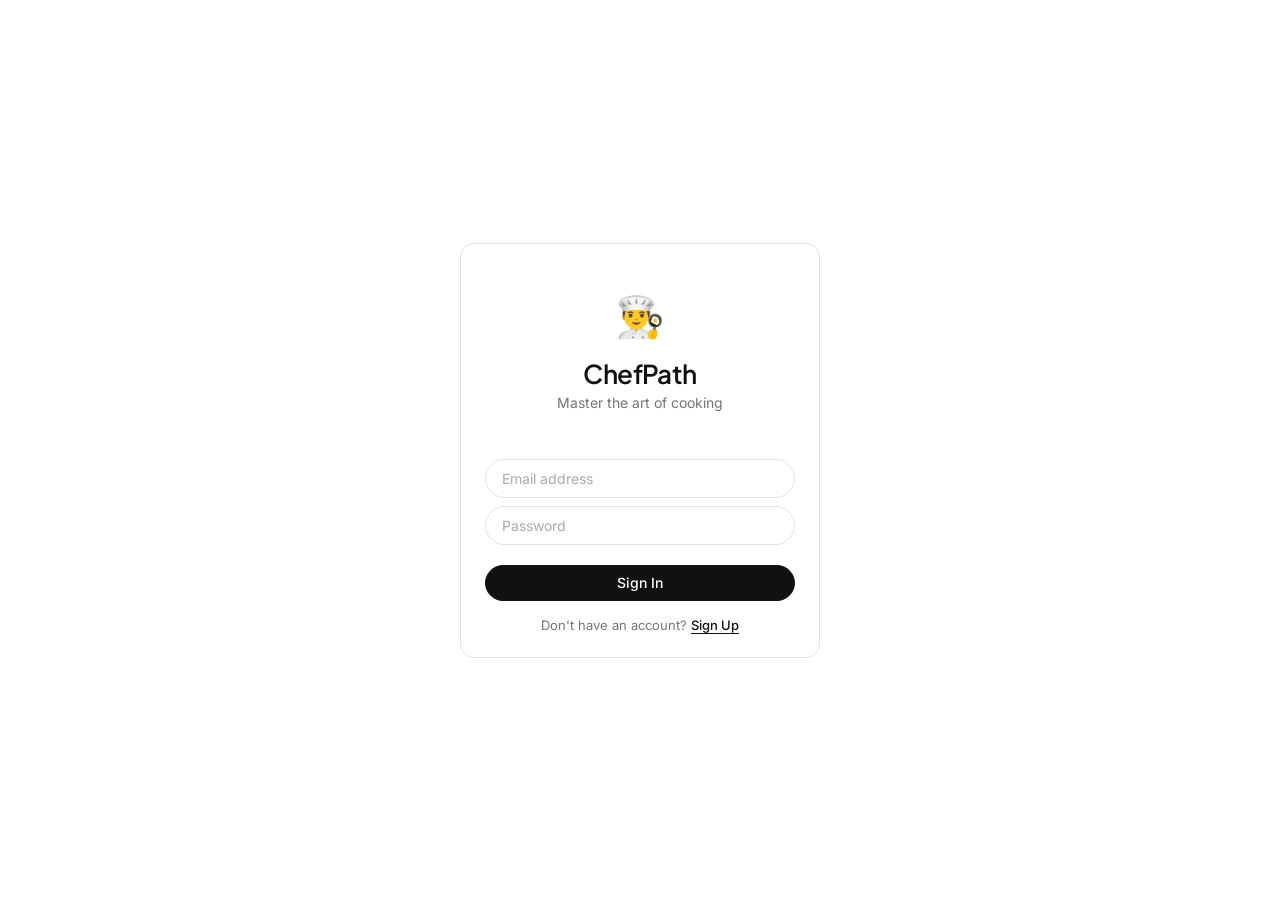
==== commit 9b1985b0: "feat: implement user profile management with theme switching and design system integration" ====
--- a/docs/index.html
+++ b/docs/index.html
@@ -21,7 +21,16 @@
       <form id="login-form" class="login-form" onsubmit="return handleLogin(event)">
         <input id="email" type="email" class="input-field" placeholder="Email address" required autocomplete="email"/>
         <input id="password" type="password" class="input-field" placeholder="Password" required minlength="6" autocomplete="current-password"/>
-        <button type="submit" id="btn-login" class="btn btn-black btn-full" style="margin-top:4px;">Sign In</button>
+        
+        <div id="captcha-container" style="display:none; margin-top:8px; flex-direction:column; gap:8px;">
+          <div style="display:flex; align-items:center; gap:8px;">
+            <canvas id="captcha-canvas" width="120" height="40" style="border: 1px solid var(--border); border-radius: var(--radius-pill); background: var(--snow);"></canvas>
+            <button type="button" onclick="refreshCaptcha()" style="background:none; border:1px solid var(--border); border-radius:50%; width:32px; height:32px; cursor:pointer; display:flex; align-items:center; justify-content:center; color:var(--black);">🔄</button>
+          </div>
+          <input id="captcha-input" type="text" class="input-field" placeholder="Enter CAPTCHA" autocomplete="off"/>
+        </div>
+
+        <button type="submit" id="btn-login" class="btn btn-black btn-full" style="margin-top:12px;">Sign In</button>
       </form>
 
       <p class="login-footer">
@@ -35,25 +44,86 @@
   <script src="./js/supabase-auth.js"></script>
   <script>
     let isSignUp = false;
+    let currentCaptcha = "";
+
+    function generateCaptchaText() {
+        const chars = "0123456789abcdefghijklmnopqrstuvwxyzABCDEFGHIJKLMNOPQRSTUVWXYZ";
+        let str = "";
+        for (let i = 0; i < 5; i++) str += chars[Math.floor(Math.random() * chars.length)];
+        return str;
+    }
+
+    function drawCaptcha(canvasId, text) {
+        const canvas = document.getElementById(canvasId);
+        if (!canvas) return;
+        const ctx = canvas.getContext('2d');
+        ctx.clearRect(0, 0, canvas.width, canvas.height);
+        ctx.font = "bold 20px sans-serif";
+        ctx.textBaseline = "middle";
+        // Noise
+        for(let i = 0; i < 30; i++) {
+            ctx.fillStyle = `rgba(0,0,0,0.1)`;
+            ctx.beginPath();
+            ctx.arc(Math.random()*canvas.width, Math.random()*canvas.height, Math.random()*2, 0, Math.PI*2);
+            ctx.fill();
+        }
+        // Text
+        for (let i = 0; i < text.length; i++) {
+            ctx.save();
+            ctx.translate(15 + i * 20, canvas.height / 2);
+            ctx.rotate((Math.random() - 0.5) * 0.4);
+            ctx.fillStyle = "#111";
+            ctx.fillText(text[i], 0, 0);
+            ctx.restore();
+        }
+    }
+
+    function refreshCaptcha() {
+        currentCaptcha = generateCaptchaText();
+        drawCaptcha('captcha-canvas', currentCaptcha);
+        document.getElementById('captcha-input').value = '';
+    }
+
     function toggleMode(e) {
       e.preventDefault(); isSignUp = !isSignUp;
       const btn = document.getElementById('btn-login');
       const footer = document.querySelector('.login-footer');
+      const captchaContainer = document.getElementById('captcha-container');
+      const captchaInput = document.getElementById('captcha-input');
+      
       if (isSignUp) {
         btn.textContent = 'Create Account';
         footer.innerHTML = 'Already have an account? <a href="#" onclick="toggleMode(event)">Sign In</a>';
+        captchaContainer.style.display = 'flex';
+        captchaInput.required = true;
+        refreshCaptcha();
       } else {
         btn.textContent = 'Sign In';
         footer.innerHTML = 'Don\'t have an account? <a href="#" onclick="toggleMode(event)">Sign Up</a>';
+        captchaContainer.style.display = 'none';
+        captchaInput.required = false;
       }
     }
+
     async function handleLogin(e) {
       e.preventDefault();
       const email = document.getElementById('email').value.trim();
       const password = document.getElementById('password').value;
       const errEl = document.getElementById('auth-error');
       const btn = document.getElementById('btn-login');
-      errEl.style.display = 'none'; btn.disabled = true;
+      errEl.style.display = 'none'; 
+
+      if (isSignUp) {
+          const userCaptcha = document.getElementById('captcha-input').value.trim();
+          if (userCaptcha !== currentCaptcha) {
+              errEl.textContent = 'CAPTCHA is incorrect, please try again.';
+              errEl.style.display = 'block';
+              refreshCaptcha();
+              return false;
+          }
+      }
+
+      btn.disabled = true;
       btn.textContent = isSignUp ? 'Creating…' : 'Signing in…';
       try {
         if (isSignUp) {
@@ -65,9 +135,10 @@
           window.location.href = './dashboard.html';
         }
       } catch(err) { errEl.textContent = err.message; errEl.style.display = 'block'; }
-      finally { btn.disabled = false; btn.textContent = isSignUp ? 'Create Account' : 'Sign In'; }
+      finally { btn.disabled = false; btn.textContent = isSignUp ? 'Create Account' : 'Sign In'; refreshCaptcha(); }
       return false;
     }
+
     if (Auth.isAuthenticated()) window.location.href = './dashboard.html';
   </script>
 </body>
--- a/docs/css/design-system.css
+++ b/docs/css/design-system.css
@@ -51,6 +51,24 @@
   background: var(--white);
   -webkit-font-smoothing: antialiased;
   min-height: 100vh;
+}
+
+/* ── Dark Mode ── */
+[data-theme="dark"] {
+  --black: #f0f0f0;
+  --near-black: #e0e0e0;
+  --white: #0e0e0e;
+  --snow: #1a1a1a;
+  --light: #252525;
+  --border: #333333;
+  --muted: #999999;
+  --faint: #555555;
+  --accent: #f0f0f0;
+}
+
+[data-theme="dark"] body {
+  color: #f0f0f0;
+  background: #0e0e0e;
 }
 
 a {
@@ -161,6 +179,10 @@
   align-items: center;
 }
 
+[data-theme="dark"] .navbar {
+  background: rgba(14, 14, 14, 0.92);
+}
+
 .navbar__inner {
   display: flex;
   align-items: center;
@@ -512,22 +534,30 @@
   display: flex;
   /* 20 slides × 100% = 2000% wide. Each slide is 1/20 = 5% */
   width: 2000%;
-  animation: carousel-scroll 120s linear infinite;
-}
-
-/* Pause on hover */
-.carousel-infinite:hover .carousel-infinite__track {
-  animation-play-state: paused;
-}
-
-@keyframes carousel-scroll {
-  0% {
-    transform: translateX(0);
-  }
-
-  100% {
-    transform: translateX(-50%);
-  }
+}
+
+/* ── Carousel Navigation Buttons ── */
+.carousel-btn {
+  flex-shrink: 0;
+  width: 44px;
+  height: 44px;
+  border-radius: var(--radius-pill);
+  background: var(--white);
+  border: 1px solid var(--border);
+  color: var(--black);
+  display: flex;
+  align-items: center;
+  justify-content: center;
+  font-size: 16px;
+  cursor: pointer;
+  z-index: 10;
+  transition: background var(--t), transform var(--t);
+  outline: none;
+}
+
+.carousel-btn:hover {
+  background: var(--snow);
+  transform: scale(1.05);
 }
 
 .carousel-infinite__slide {
@@ -945,7 +975,7 @@
   }
 
   .carousel-infinite__track {
-    animation: carousel-scroll 90s linear infinite;
+    animation: carousel-scroll 70s infinite;
   }
 }
 
@@ -1009,7 +1039,7 @@
   }
 
   .carousel-infinite__track {
-    animation: carousel-scroll 60s linear infinite;
+    animation: carousel-scroll 70s infinite;
   }
 
   .units-grid {
@@ -1027,4 +1057,4 @@
   .unit-footer-nav__center {
     display: none;
   }
-}+}
